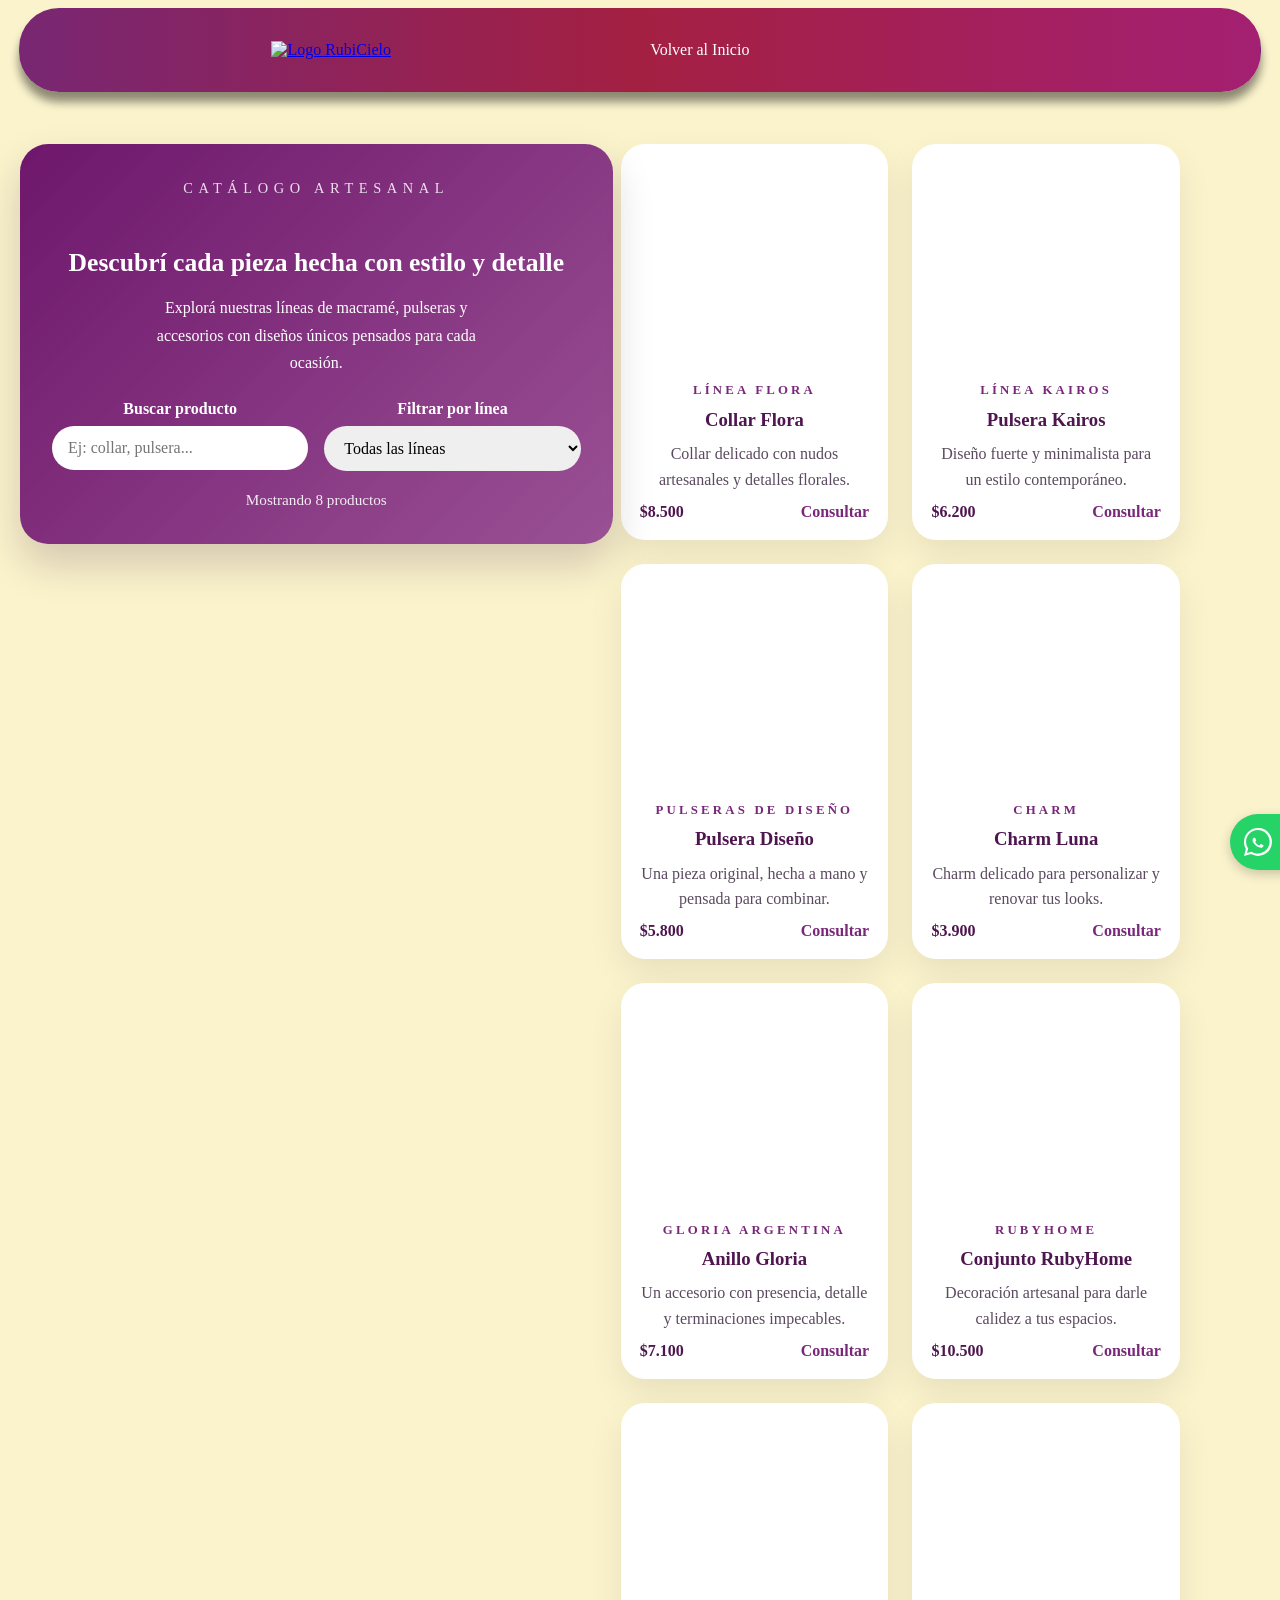
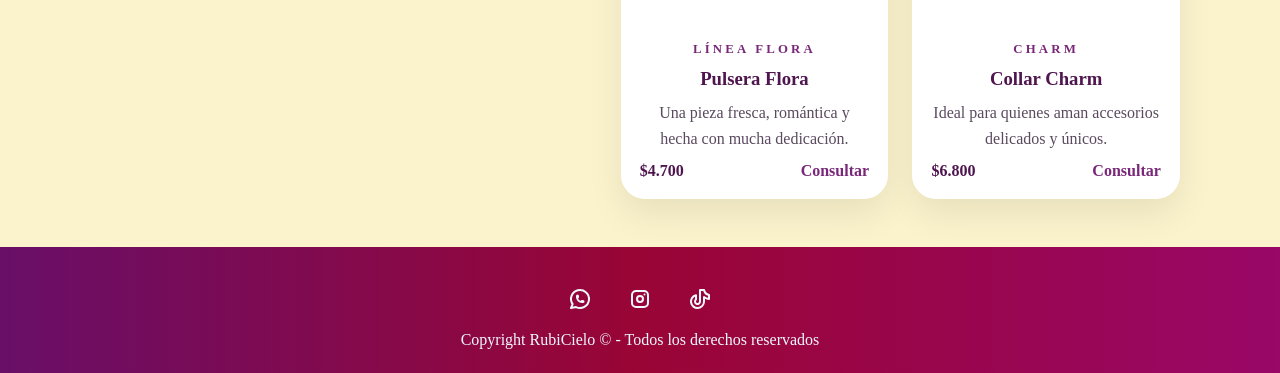
==== products/index.html @ 2ac46fa7 "initial steps" ====
<!DOCTYPE html>
<html lang="es">
  <head>
    <meta charset="UTF-8" />
    <meta name="viewport" content="width=device-width, initial-scale=1.0" />
    <title>RubiCielo | Productos Artesanales</title>
    <link rel="stylesheet" href="../styles.css" />
    <link rel="stylesheet" href="products.css" />
    <link rel="icon" href="../favicon.png" type="image/png" />
  </head>
  <body>
    <header>
      <div class="img__header">
        <a href="../index.html" class="navbar-logo-link">
          <img src="#" alt="Logo RubiCielo" title="Logo RubiCielo" class="navbar-logo" />
        </a>
      </div>
      <nav class="header__nav">
        <ul class="header__nav-ul">
          <li class="header__nav-li"><a href="../index.html" class="header__nav-a" title="Inicio">Volver al Inicio</a></li>
        </ul>
      </nav>
      <div>
        <input type="checkbox" class="checkbox-nav" id="check" />
        <a href="#check" class="btn-navmenu">=</a>
      </div>
    </header>
    <main class="products-page-main">
      <a href="https://wa.me/549498400377" class="btn-whatsapp" target="_blank" rel="noopener noreferrer">
        <div class="icon-whatsapp">
          <svg viewBox="0 0 32 32" width="28" height="28" fill="white">
            <path d="M16.002 0c-8.837 0-16.002 7.165-16.002 16.002 0 2.825 0.742 5.578 2.158 8.016l-2.158 7.98 8.161-2.141c2.392 1.309 5.097 2.003 7.842 2.003 8.837 0 16.002-7.165 16.002-16.002s-7.165-16.002-16.002-16.002zM16.002 29.31c-2.438 0-4.836-0.655-6.936-1.902l-0.496-0.295-5.158 1.353 1.375-5.031-0.323-0.515c-1.369-2.18-2.094-4.704-2.094-7.228 0-7.424 6.040-13.464 13.464-13.464s13.464 6.040 13.464 13.464-6.040 13.464-13.464 13.464zM21.579 19.349c-0.306-0.153-1.808-0.893-2.088-0.995-0.28-0.103-0.485-0.153-0.689 0.153-0.204 0.306-0.791 0.995-0.97 1.199-0.179 0.204-0.357 0.229-0.663 0.076-0.306-0.153-1.291-0.476-2.459-1.517-0.908-0.81-1.52-1.812-1.698-2.118-0.179-0.306-0.019-0.472 0.134-0.624 0.138-0.138 0.306-0.357 0.459-0.536 0.153-0.179 0.204-0.306 0.306-0.51 0.103-0.204 0.051-0.383-0.026-0.536-0.076-0.153-0.689-1.658-0.943-2.271-0.248-0.597-0.499-0.516-0.689-0.526-0.179-0.009-0.383-0.012-0.587-0.012-0.204 0-0.536 0.076-0.816 0.383-0.28 0.306-1.071 1.046-1.071 2.551 0 1.505 1.097 2.959 1.25 3.163 0.153 0.204 2.158 3.295 5.23 4.542 0.731 0.297 1.301 0.474 1.745 0.608 0.733 0.233 1.4 0.2 1.928 0.121 0.594-0.089 1.808-0.74 2.063-1.454 0.255-0.714 0.255-1.326 0.179-1.454-0.076-0.128-0.28-0.204-0.587-0.357z"></path>
          </svg>
        </div>
        <span class="text-whatsapp">+54 9 3498 40-0377</span>
      </a>
      <section class="products-hero">
        <div class="products-hero__content">
          <p class="products-hero__eyebrow">Catálogo artesanal</p>
          <h1>Descubrí cada pieza hecha con estilo y detalle</h1>
          <p>
            Explorá nuestras líneas de macramé, pulseras y accesorios con diseños únicos pensados para cada ocasión.
          </p>
        </div>

        <div class="products-controls" aria-label="Buscador y filtros de productos">
          <label class="control-group">
            <span>Buscar producto</span>
            <input id="searchInput" type="search" placeholder="Ej: collar, pulsera..." />
          </label>
          <label class="control-group">
            <span>Filtrar por línea</span>
            <select id="lineFilter">
              <option value="todas">Todas las líneas</option>
              <option value="flora">Línea Flora</option>
              <option value="kairos">Línea Kairos</option>
              <option value="diseño">Pulseras de Diseño</option>
              <option value="charm">Charm</option>
              <option value="gloria">Gloria Argentina</option>
              <option value="rubyhome">RubyHome</option>
            </select>
          </label>
        </div>

        <p id="resultsCounter" class="results-counter">Mostrando 8 productos</p>
      </section>

      <section class="products-grid" aria-label="Productos destacados">
        <article class="product-card" data-name="Collar Flora" data-line="flora" data-description="collar floral femenino elegante">
          <div class="product-card__image image-flora"></div>
          <div class="product-card__content">
            <span class="product-card__line">Línea Flora</span>
            <h3>Collar Flora</h3>
            <p>Collar delicado con nudos artesanales y detalles florales.</p>
            <div class="product-card__meta">
              <span>$8.500</span>
              <a href="https://wa.me/549498400377" target="_blank" rel="noopener noreferrer">Consultar</a>
            </div>
          </div>
        </article>

        <article class="product-card" data-name="Pulsera Kairos" data-line="kairos" data-description="pulsera masculina elegante robusta">
          <div class="product-card__image image-kairos"></div>
          <div class="product-card__content">
            <span class="product-card__line">Línea Kairos</span>
            <h3>Pulsera Kairos</h3>
            <p>Diseño fuerte y minimalista para un estilo contemporáneo.</p>
            <div class="product-card__meta">
              <span>$6.200</span>
              <a href="https://wa.me/549498400377" target="_blank" rel="noopener noreferrer">Consultar</a>
            </div>
          </div>
        </article>

        <article class="product-card" data-name="Pulsera Diseño" data-line="diseño" data-description="pulsera de diseño personalizada colores">
          <div class="product-card__image image-design"></div>
          <div class="product-card__content">
            <span class="product-card__line">Pulseras de Diseño</span>
            <h3>Pulsera Diseño</h3>
            <p>Una pieza original, hecha a mano y pensada para combinar.</p>
            <div class="product-card__meta">
              <span>$5.800</span>
              <a href="https://wa.me/549498400377" target="_blank" rel="noopener noreferrer">Consultar</a>
            </div>
          </div>
        </article>

        <article class="product-card" data-name="Charm Luna" data-line="charm" data-description="charm dije artesanal femenino">
          <div class="product-card__image image-charm"></div>
          <div class="product-card__content">
            <span class="product-card__line">Charm</span>
            <h3>Charm Luna</h3>
            <p>Charm delicado para personalizar y renovar tus looks.</p>
            <div class="product-card__meta">
              <span>$3.900</span>
              <a href="https://wa.me/549498400377" target="_blank" rel="noopener noreferrer">Consultar</a>
            </div>
          </div>
        </article>

        <article class="product-card" data-name="Anillo Gloria" data-line="gloria" data-description="anillo artesanal elegante gloria argentina">
          <div class="product-card__image image-gloria"></div>
          <div class="product-card__content">
            <span class="product-card__line">Gloria Argentina</span>
            <h3>Anillo Gloria</h3>
            <p>Un accesorio con presencia, detalle y terminaciones impecables.</p>
            <div class="product-card__meta">
              <span>$7.100</span>
              <a href="https://wa.me/549498400377" target="_blank" rel="noopener noreferrer">Consultar</a>
            </div>
          </div>
        </article>

        <article class="product-card" data-name="Conjunto RubyHome" data-line="rubyhome" data-description="conjunto decorativo para hogar rubyhome">
          <div class="product-card__image image-rubyhome"></div>
          <div class="product-card__content">
            <span class="product-card__line">RubyHome</span>
            <h3>Conjunto RubyHome</h3>
            <p>Decoración artesanal para darle calidez a tus espacios.</p>
            <div class="product-card__meta">
              <span>$10.500</span>
              <a href="https://wa.me/549498400377" target="_blank" rel="noopener noreferrer">Consultar</a>
            </div>
          </div>
        </article>

        <article class="product-card" data-name="Pulsera Flora" data-line="flora" data-description="pulsera floral femenina artesanal">
          <div class="product-card__image image-flora-two"></div>
          <div class="product-card__content">
            <span class="product-card__line">Línea Flora</span>
            <h3>Pulsera Flora</h3>
            <p>Una pieza fresca, romántica y hecha con mucha dedicación.</p>
            <div class="product-card__meta">
              <span>$4.700</span>
              <a href="https://wa.me/549498400377" target="_blank" rel="noopener noreferrer">Consultar</a>
            </div>
          </div>
        </article>

        <article class="product-card" data-name="Collar Charm" data-line="charm" data-description="collar charm con dije artesanal">
          <div class="product-card__image image-charm-two"></div>
          <div class="product-card__content">
            <span class="product-card__line">Charm</span>
            <h3>Collar Charm</h3>
            <p>Ideal para quienes aman accesorios delicados y únicos.</p>
            <div class="product-card__meta">
              <span>$6.800</span>
              <a href="https://wa.me/549498400377" target="_blank" rel="noopener noreferrer">Consultar</a>
            </div>
          </div>
        </article>
      </section>
    </main>

    <footer>
<div class='link__footer-container'>
            <a href='#' class='link__footer'><svg class="svg-footer" xmlns="http://www.w3.org/2000/svg" width="24" height="24" viewBox="0 0 24 24" fill="none" stroke="currentColor" stroke-width="2" stroke-linecap="round" stroke-linejoin="round" class="icon icon-tabler icons-tabler-outline icon-tabler-brand-whatsapp">
	        <path stroke="none" d="M0 0h24v24H0z" fill="none" />
	        <path d="M3 21l1.65 -3.8a9 9 0 1 1 3.4 2.9l-5.05 .9" />
	        <path d="M9 10a.5 .5 0 0 0 1 0v-1a.5 .5 0 0 0 -1 0v1a5 5 0 0 0 5 5h1a.5 .5 0 0 0 0 -1h-1a.5 .5 0 0 0 0 1" />
            </svg></a>
            <a href='#' class='link__footer'><svg class="svg-footer" xmlns="http://www.w3.org/2000/svg" width="24" height="24" viewBox="0 0 24 24" fill="none" stroke="currentColor" stroke-width="2" stroke-linecap="round" stroke-linejoin="round" class="icon icon-tabler icons-tabler-outline icon-tabler-brand-instagram">
            <path stroke="none" d="M0 0h24v24H0z" fill="none" />
            <path d="M4 8a4 4 0 0 1 4 -4h8a4 4 0 0 1 4 4v8a4 4 0 0 1 -4 4h-8a4 4 0 0 1 -4 -4l0 -8" />
            <path d="M9 12a3 3 0 1 0 6 0a3 3 0 0 0 -6 0" />
            <path d="M16.5 7.5v.01" />
            </svg></a>
            <a href='#' class='link__footer'><svg class="svg-footer" xmlns="http://www.w3.org/2000/svg" width="24" height="24" viewBox="0 0 24 24" fill="none" stroke="currentColor" stroke-width="2" stroke-linecap="round" stroke-linejoin="round" class="icon icon-tabler icons-tabler-outline icon-tabler-brand-tiktok">
            <path stroke="none" d="M0 0h24v24H0z" fill="none" />
            <path d="M21 7.917v4.034a9.948 9.948 0 0 1 -5 -1.951v4.5a6.5 6.5 0 1 1 -8 -6.326v4.326a2.5 2.5 0 1 0 4 2v-11.5h4.083a6.005 6.005 0 0 0 4.917 4.917" />
        </svg></a>
        </div>
      <p>Copyright RubiCielo © - Todos los derechos reservados</p>
    </footer>

    <script>
      const searchInput = document.getElementById('searchInput');
      const lineFilter = document.getElementById('lineFilter');
      const cards = Array.from(document.querySelectorAll('.product-card'));
      const resultsCounter = document.getElementById('resultsCounter');

      function updateProducts() {
        const query = searchInput.value.trim().toLowerCase();
        const selectedLine = lineFilter.value.toLowerCase();
        let visibleCount = 0;

        cards.forEach((card) => {
          const name = card.dataset.name.toLowerCase();
          const line = card.dataset.line.toLowerCase();
          const description = card.dataset.description.toLowerCase();
          const matchesQuery = name.includes(query) || description.includes(query);
          const matchesLine = selectedLine === 'todas' || line === selectedLine;
          const isVisible = matchesQuery && matchesLine;

          card.style.display = isVisible ? 'flex' : 'none';
          if (isVisible) visibleCount += 1;
        });

        resultsCounter.textContent = `Mostrando ${visibleCount} productos`;
      }

      searchInput.addEventListener('input', updateProducts);
      lineFilter.addEventListener('change', updateProducts);
      updateProducts();
    </script>
  </body>
</html>
---- styles.css ----
/*----- GENERAL SETTINGS -----*/

* {
    box-sizing: border-box;
    margin: 0;
    padding: 0;
    scroll-behavior: smooth;
    font-family: Georgia, 'Times New Roman', Times, serif;
}

body {
    background-color: rgb(250, 243, 204);
    color: black;
}

section {
    width: 100%;
    height: auto;
    margin-top: 1rem;
    display: flex;
    flex-direction: column;
    text-align: center;
}
.checkbox-nav {
    display: none;
    position: absolute;
}

/*----- GENERAL SETTINGS END -----*/


@media screen and (min-width:600px) {



/*----- HEADER SECTION -----*/

.btn-navmenu {
    display: none;
    position: absolute;
}

header {
    width: 97%;
    display: flex;
    margin: auto;
    justify-content: space-evenly;
    flex-direction: row;
    padding: 2rem;
    background: linear-gradient(to right, rgba(102, 10, 102, 0.88), rgba(151, 2, 47, 0.88), rgba(151, 2, 101, 0.88));
    backdrop-filter: blur(5px);
    -webkit-backdrop-filter: blur(5px);
    margin-top: .5rem;
    border-radius: 40px;
    border: .1px solid transparent;
    border-bottom: .1px solid transparent;
    box-shadow: 0 10px 10px rgba(0, 0, 0, 0.445);
    position: fixed;
    top: 0;
    right: 0;
    left: 0;
    z-index: 10;
}

.header__nav {
    display: flex;
}

.header__nav-li {
    display: inline-block;
}

.navbar-logo {

}
.header__nav-a {
    padding: .5rem;
    color: white;
    list-style: none;
    text-decoration: none;
    margin: 0rem 2rem;
    border-bottom: 2px solid transparent;
}
.header__nav-a:hover {
    border-bottom: 2.5px solid rgba(255, 255, 255, 0.486);
}

.productos-dropdown-container {
    position: relative;
}

.productos-dropdown {
    display: none;
    position: absolute;
    z-index: 3;
    top: 100%;
    left: -115px;
    border-top: 2px solid rgb(218, 213, 213);
    background: linear-gradient(to right, rgba(102, 10, 102, 0.98), rgba(151, 0, 50, 0.98), rgba(151, 2, 101, 0.98));
    backdrop-filter: blur(200px);
    -webkit-backdrop-filter: blur(200px);
    flex-direction: column;
    min-width: 25rem;
    margin-top: .5rem;
}

.productos-dropdown-container:hover .productos-dropdown {
    display: flex;
}

.productos-dropdown-item {
    color: white;
    text-decoration: none;
    padding: 0.75rem 1rem;
    border-bottom: .1px solid rgba(255, 255, 255, 0.1);
    transition: background-color 0.3s ease;
}
.productos-dropdown-item:first-child {
    margin-top: 2rem;
}

.productos-dropdown-item:last-child {
    border-bottom: none;
}

.productos-dropdown-item:hover {
    background-color: rgba(255, 255, 255, 0.1);
}

/*----- HEADER SECTION END -----*/

/*----- MAIN SECTION -----*/

.overlay {
    position: absolute;
    z-index: 1;
    width: 100%;
    height: 100vh;
    background-color: rgba(0, 0, 0, 0.74);
}

main {
    display: flex;
    color: aliceblue;

}
.main__container {
    width: 100%;
    height: 100vh;
    padding: 10rem;
    line-height: 2rem;
    margin: 10rem 1.5rem;
    text-align: center;
    margin: auto;
    background-image: url('https://images.unsplash.com/photo-1578749556568-bc2c40e68b61?w=1920&h=1080&fit=crop');
}
h1 {
    margin-top: 3rem;
    font-size: 5rem;
    margin-bottom: 2rem;
    position: relative;
    z-index: 2;
}

.main__h2 {
    font-size: 1.5rem;
    position: relative;
    z-index: 2;
}
.p-slogan {
position: relative;
z-index: 2;
margin-bottom: 1rem;
margin-top: .5rem;
}
.btn__main {
    display: block;
    margin: auto;
    width: 8rem;
    color: rgb(170, 29, 107);
    text-decoration: none;
    padding: 0.2rem;
    border: 2px solid rgb(170, 29, 107);
    border-radius: 5px;
    background-color: transparent;
    position: relative;
    z-index: 2;
    transition: .5s, color .10s;
    -webkit-transition: .5s, color .10s;
    -moz-transition: .5s, color .10s;
    font-weight: bold;
}
.btn__main:hover{
    border: 2px solid rgb(173, 119, 173);
    color: rgb(189, 130, 189);
    transform: translateY(-5px);
    -webkit-transform: translateY(-5px);
    -moz-transform:translateY(-5px);
}

.btn-whatsapp {
  position: fixed;
  bottom: 30px;       
  right: -40px;         
  background-color: #25d366; 
  color: white;
  display: flex;
  align-items: center;
  padding: 14px;
  padding-right: 3rem;
  border-radius: 50px; 
  text-decoration: none;
  box-shadow: 0px 4px 12px rgba(0, 0, 0, 0.2); 
  overflow: hidden;   
  z-index: 1000;       
  transition: background-color 0.3s ease;
}

.icon-whatsapp {
  display: flex;
  justify-content: center;
  align-items: center;
}


.text-whatsapp {
  max-width: 0;        
  opacity: 0;          
  white-space: nowrap; 
  font-size: 16px;
  font-weight: 600;
  margin-left: 0;      
  transition: all 0.4s ease-in-out; 
}


.btn-whatsapp:hover {
  background-color: #128c31; 
}


.btn-whatsapp:hover .text-whatsapp {
  max-width: 250px;   
  opacity: 1;       
  margin-left: 12px; 
}

/*----- MAIN SECTION END -----*/

/*----- SECTION 1 -----*/
.section1 {
    margin-top: 5rem;
}
.section1 h2 {
    font-size: 3.5em;
}
.productos-destacados__container {
    padding: 5rem;
    display: grid;
    grid-template-columns: repeat(auto-fit, minmax(min(300px, 100%), 1fr));
    gap: 1.5rem;
}
.producto-destacado {
    padding: 5rem;
    width: 100%;
    height: 20rem;
    background-color: gray;
    border-radius: 20px;
}
.producto-destacado:hover {
    background-color: rgba(128, 128, 128, 0.733);
}

/*----- SECTION 1 END -----*/

/*----- SECTION 2 -----*/
.section2 {
}
.section2 h2 {
    font-size: 3.5em;
}
.sobremi__container {
    color: aliceblue;
    border: 1px solid rgb(218, 213, 213);
    background: linear-gradient(to right, rgba(102, 10, 102, 0.98), rgba(151, 0, 50, 0.98), rgba(151, 2, 101, 0.98));
    margin: 3rem 0rem;
    padding: 7rem;
    display: grid;
    grid-template-columns: repeat(auto-fit, minmax(min(450px, 100%), 1fr));
}
.sobremi__img {
    border-radius: 20px;
    background-color: gray;
    height: 25rem;
    background-image: url('https://images.unsplash.com/photo-1494790108377-be9c29b29330?w=500&h=400&fit=crop');
}
.sobremi__texto {
    padding: 3.5rem;
}
.sobremi__texto h3 {
    margin-bottom: 1rem;
}

.socialmedia__container {
    display: flex;
    margin: auto;
    justify-content: space-between;
}

.btn-socialmedia-aboutme {
    margin-top: 1rem;
    font-family:'Gill Sans', 'Gill Sans MT', Calibri, 'Trebuchet MS', sans-serif;
    color: aliceblue;
    padding: .3rem;
    text-decoration: none;
    display: flex;
    border: .5px solid rgba(255, 255, 255, 0.219);
    border-radius: 10px;
    font-size: 1.1rem;
    transition: .5s, color .10s;
    -webkit-transition: .5s, color .10s;
    -moz-transition: .5s, color .10s;
}
.btn-socialmedia-aboutme:hover{
    border: 1px solid rgb(255, 255, 255);
    color: rgb(255, 255, 255);
    transform: translateY(-5px);
    -webkit-transform: translateY(-5px);
    -moz-transform:translateY(-5px);
}


.btn-whatsapp-aboutme {
    background: linear-gradient(to left, rgba(12, 204, 12, 0.884), rgba(78, 197, 54, 0.836), rgba(19, 131, 19, 0.692));
}
.btn-facebook-aboutme {
    background: linear-gradient(to left, rgb(31, 31, 223), rgb(5, 74, 102), rgb(7, 7, 107));
}
.btn-instagram-aboutme {
    background: linear-gradient(to left, rgba(187, 6, 66, 0.90), rgb(141, 18, 18), rgba(255, 3, 129, 0.712));
}
.svg-aboutme {
    padding: auto;
    margin-right: .5rem;
}

/*----- SECTION 2 END -----*/

/*----- SECTION 3 -----*/

.section3 h2 {
    font-size: 3.5rem;
}
.estilos__container {
    padding: 5rem;
    display: grid;
    grid-template-columns: repeat(auto-fit, minmax(min(320px, 100%), 1fr));
    gap: 1rem;
}

.estilo {
    background-color: gray;
    height: 20rem;
    border-radius: 20px;
    background-position: center;
    background-size: cover;
    cursor: pointer;
}
.estilo-description {
    background: linear-gradient(to right, rgba(102, 10, 102, 0.98), rgba(151, 0, 50, 0.98), rgba(151, 2, 101, 0.98));
    backdrop-filter: blur(10px);
    -webkit-backdrop-filter: blur(10px);
    padding: 1rem 0rem;
    border-radius: 10px;
}
.estilo:hover {
    opacity: 0.8;
}
.estilo-charm {
    background-image: url('https://images.unsplash.com/photo-1578749556568-bc2c40e68b61?w=1920&h=1080&fit=crop');
}
.estilo-linea-flora {
    background-image: url('https://images.unsplash.com/photo-1578749556568-bc2c40e68b61?w=1920&h=1080&fit=crop');
}
.estilo-linea-kairos {
    background-image: url('https://images.unsplash.com/photo-1578749556568-bc2c40e68b61?w=1920&h=1080&fit=crop');
}
/*----- SECTION 3 END -----*/
/*----- SECTION 4 -----*/
.section4 h2 {
    font-size: 2.5rem;
}
.instagram__container {
    padding: 5rem 10rem;
    display: grid;
    grid-template-columns: repeat(auto-fit, minmax(min(300px, 100%), 1fr));
}
.instagram-img__container {
    background-color: transparent;
    border-radius: 20px;
    height: 20rem;
    background-image: url(./laptop.png);
    background-position: center;
    background-size: cover;
}
.instagram-btn-follow__container {
    padding: 5rem 0rem;
}
.instagram-btn-follow__container h3 {
    font-size: 2rem;
    margin-bottom: 1rem;
}
.btn-follow{
    display: inline-block;
    padding: 0.75rem 1.5rem;
    border: none;
    border-radius: 999px;
    color: white;
    text-decoration: none;
    font-weight: 700;
    background: linear-gradient(135deg, #feda75 0%, #fa7e1e 25%, #d62976 50%, #962fbf 75%, #4f5bd5 100%);
    box-shadow: 0 10px 20px rgba(0, 0, 0, 0.15);
    transition: transform 0.2s ease, box-shadow 0.2s ease;
}

.btn-follow:hover {
    transform: translateY(-2px);
    box-shadow: 0 12px 24px rgba(0, 0, 0, 0.2);
}
/*----- SECTION 4 END -----*/

/*----- FOOOTER SECTION -----*/
footer {
    display: flex;
    flex-direction: column;
    background: linear-gradient(to right, rgba(102, 10, 102, 0.98), rgba(151, 0, 50, 0.98), rgba(151, 2, 101, 0.98));
    backdrop-filter: blur(10px);
    -webkit-backdrop-filter: blur(10px);
    color: aliceblue;
    width: 100%;
    padding: 1.5rem;
    text-align: center;
}

.link__footer-container {
    padding: 1rem;
    width: 100%;
}

.link__footer {
    color: aliceblue;
    margin: 0 1rem;
    text-decoration: none;
}
.svg-footer:hover {
    stroke: rgb(185, 69, 127);
}

/*----- FOOTER SECTION END -----*/

/*---------- MOBILE QUERIES SECTION ---------*/
}
---- products/products.css ----
:root {
  --purple: rgba(102, 10, 102, 0.88);
  --purple-dark: rgba(70, 8, 70, 0.95);
  --cream: rgb(250, 243, 204);
  --cream-strong: #fcf6de;
  --text-dark: #2b1b2f;
  --white: #ffffff;
}

body {
  background: var(--cream);
  color: var(--text-dark);
}

header {
    justify-content: space-evenly;
}

.products-page-main {
  padding: 8rem 1.25rem 3rem;
  max-width: 1200px;
  margin: 0 0;
}

.products-hero {
  position: sticky;
  top: 6.5rem;
  z-index: 6;
  align-self: start;
  height: fit-content;
  text-align: center;
  background: linear-gradient(135deg, rgba(102, 10, 102, 0.95), rgba(140, 58, 140, 0.88));
  color: var(--white);
  padding: 2rem;
  border-radius: 28px;
  box-shadow: 0 20px 40px rgba(46, 7, 46, 0.18);
  margin-bottom: 3.5rem;
  margin-right: .5rem;
}

.products-hero__eyebrow {
  font-size: 0.9rem;
  text-transform: uppercase;
  letter-spacing: 0.35rem;
  margin-bottom: 0.5rem;
  opacity: 0.85;
}

.products-hero h1 {
  font-size: clamp(1rem, 2vw, 2rem);
  margin-bottom: 1rem;
  color: var(--white);
}

.products-hero p {
padding: 0rem 5rem; 
  max-width: 550px;
  line-height: 1.7;
}

.products-controls {
  display: grid;
  grid-template-columns: repeat(auto-fit, minmax(220px, 1fr));
  gap: 1rem;
  margin-top: 1.5rem;
}

.control-group {
  display: flex;
  flex-direction: column;
  gap: 0.5rem;
  font-weight: 600;
}

.control-group input,
.control-group select {
  padding: 0.8rem 1rem;
  border: none;
  border-radius: 999px;
  outline: none;
  font-size: 1rem;
  font-family: Georgia, 'Times New Roman', Times, serif;
}

.results-counter {
  margin-top: 1rem;
  font-size: 0.95rem;
  opacity: 0.9;
}

.products-grid {
  display: grid;
  grid-template-columns: repeat(auto-fit, minmax(250px, 1fr));
  gap: 1.5rem;
  margin-top: 1rem;
}

.product-card {
  display: flex;
  flex-direction: column;
  background: var(--white);
  border-radius: 24px;
  overflow: hidden;
  box-shadow: 0 15px 35px rgba(0, 0, 0, 0.08);
  transition: transform 0.2s ease, box-shadow 0.2s ease;
}

.product-card:hover {
  transform: translateY(-4px);
  box-shadow: 0 18px 40px rgba(0, 0, 0, 0.12);
}

.product-card__image {
  height: 220px;
  background-size: cover;
  background-position: center;
}

.image-flora {
  background-image: url('https://images.unsplash.com/photo-1512436991641-6745cdb1723f?auto=format&fit=crop&w=800&q=80');
}

.image-kairos {
  background-image: url('https://images.unsplash.com/photo-1617038260897-41a1f14a8ca0?auto=format&fit=crop&w=800&q=80');
}

.image-design {
  background-image: url('https://images.unsplash.com/photo-1523170335258-f5ed11844a49?auto=format&fit=crop&w=800&q=80');
}

.image-charm {
  background-image: url('https://images.unsplash.com/photo-1617038220319-276d3cfab638?auto=format&fit=crop&w=800&q=80');
}

.image-gloria {
  background-image: url('https://images.unsplash.com/photo-1599643478518-a784e5dc4c8f?auto=format&fit=crop&w=800&q=80');
}

.image-rubyhome {
  background-image: url('https://images.unsplash.com/photo-1505693416388-ac5ce068fe85?auto=format&fit=crop&w=800&q=80');
}

.image-flora-two {
  background-image: url('https://images.unsplash.com/photo-1515562141207-7a88fb7ce338?auto=format&fit=crop&w=800&q=80');
}

.image-charm-two {
  background-image: url('https://images.unsplash.com/photo-1517841905240-472988babdf9?auto=format&fit=crop&w=800&q=80');
}

.product-card__content {
  padding: 1.2rem;
  display: flex;
  flex-direction: column;
  gap: 0.65rem;
}

.product-card__line {
  color: var(--purple);
  font-weight: 700;
  font-size: 0.8rem;
  text-transform: uppercase;
  letter-spacing: 0.2rem;
}

.product-card h3 {
  color: var(--purple-dark);
}

.product-card p {
  line-height: 1.6;
  color: #5b4a5f;
}

.product-card__meta {
  margin-top: auto;
  display: flex;
  justify-content: space-between;
  align-items: center;
}

.product-card__meta span {
  font-weight: 700;
  color: var(--purple-dark);
}

.product-card__meta a {
  color: var(--purple);
  text-decoration: none;
  font-weight: 700;
}

@media screen and (max-width: 768px) {
  .products-page-main {
    padding-top: 7rem;
  }

  .products-hero {
    padding: 1.5rem;
  }

  .products-grid {
    grid-template-columns: 1fr;
  }
}
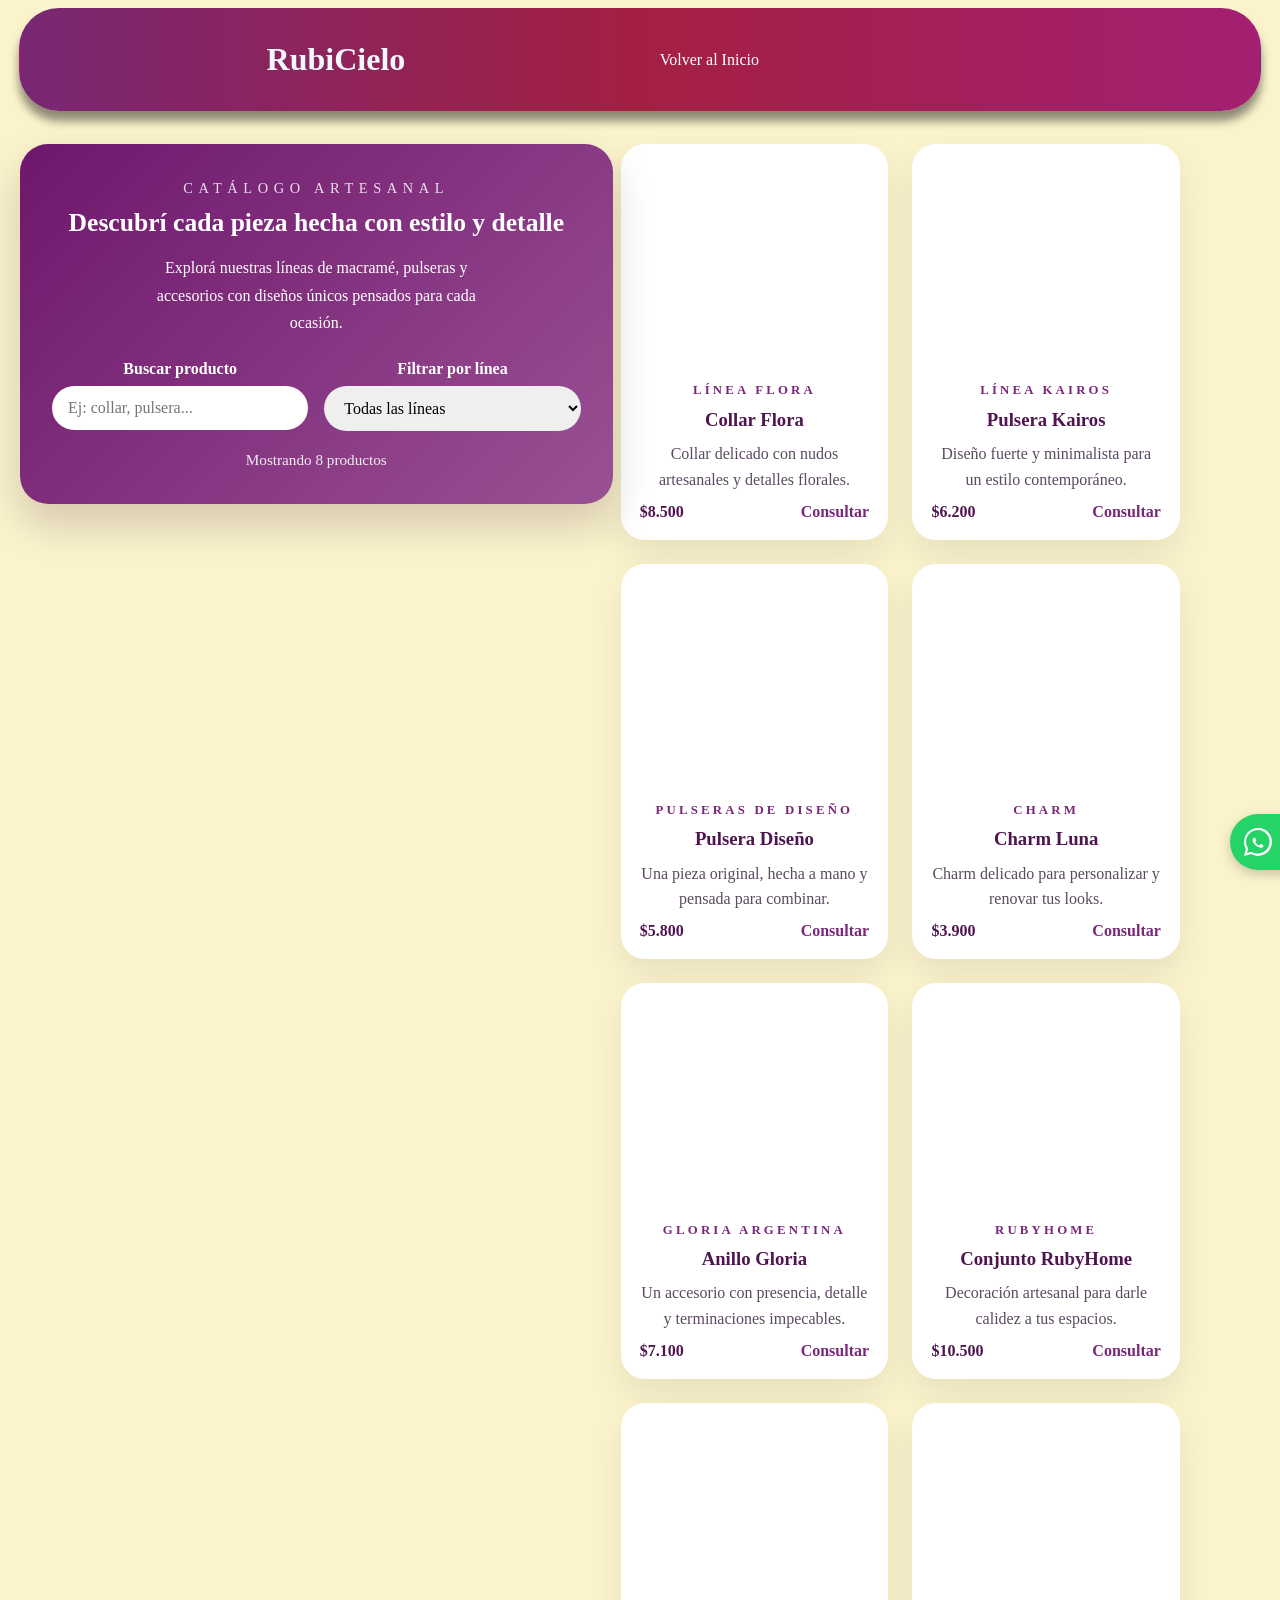
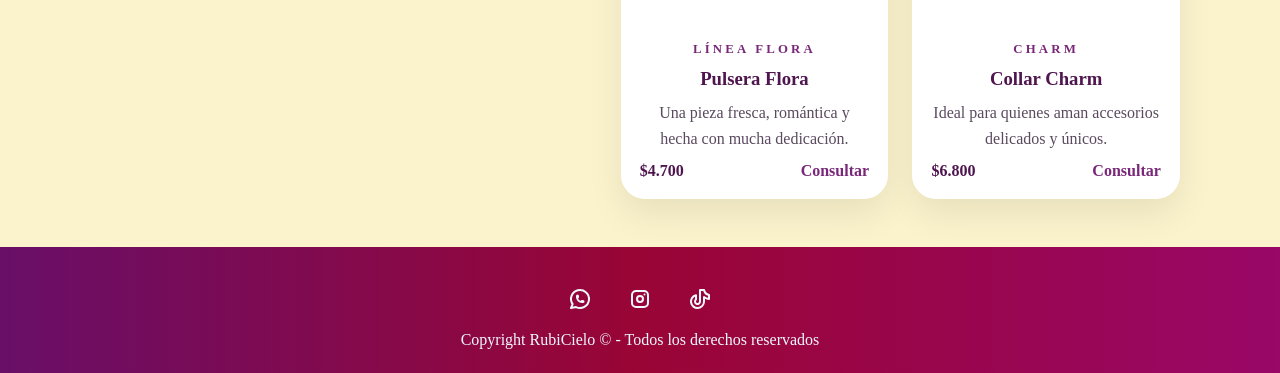
==== commit 3a38021c: "Add files via upload" ====
--- a/products/index.html
+++ b/products/index.html
@@ -11,9 +11,7 @@
   <body>
     <header>
       <div class="img__header">
-        <a href="../index.html" class="navbar-logo-link">
-          <img src="#" alt="Logo RubiCielo" title="Logo RubiCielo" class="navbar-logo" />
-        </a>
+          <h1>RubiCielo</h1>
       </div>
       <nav class="header__nav">
         <ul class="header__nav-ul">
@@ -174,12 +172,12 @@
 
     <footer>
 <div class='link__footer-container'>
-            <a href='#' class='link__footer'><svg class="svg-footer" xmlns="http://www.w3.org/2000/svg" width="24" height="24" viewBox="0 0 24 24" fill="none" stroke="currentColor" stroke-width="2" stroke-linecap="round" stroke-linejoin="round" class="icon icon-tabler icons-tabler-outline icon-tabler-brand-whatsapp">
+            <a href='https://wa.me/549498400377' class='link__footer'><svg class="svg-footer" xmlns="http://www.w3.org/2000/svg" width="24" height="24" viewBox="0 0 24 24" fill="none" stroke="currentColor" stroke-width="2" stroke-linecap="round" stroke-linejoin="round" class="icon icon-tabler icons-tabler-outline icon-tabler-brand-whatsapp">
 	        <path stroke="none" d="M0 0h24v24H0z" fill="none" />
 	        <path d="M3 21l1.65 -3.8a9 9 0 1 1 3.4 2.9l-5.05 .9" />
 	        <path d="M9 10a.5 .5 0 0 0 1 0v-1a.5 .5 0 0 0 -1 0v1a5 5 0 0 0 5 5h1a.5 .5 0 0 0 0 -1h-1a.5 .5 0 0 0 0 1" />
             </svg></a>
-            <a href='#' class='link__footer'><svg class="svg-footer" xmlns="http://www.w3.org/2000/svg" width="24" height="24" viewBox="0 0 24 24" fill="none" stroke="currentColor" stroke-width="2" stroke-linecap="round" stroke-linejoin="round" class="icon icon-tabler icons-tabler-outline icon-tabler-brand-instagram">
+            <a href='https://www.instagram.com/rubicielo.official/' class='link__footer'><svg class="svg-footer" xmlns="http://www.w3.org/2000/svg" width="24" height="24" viewBox="0 0 24 24" fill="none" stroke="currentColor" stroke-width="2" stroke-linecap="round" stroke-linejoin="round" class="icon icon-tabler icons-tabler-outline icon-tabler-brand-instagram">
             <path stroke="none" d="M0 0h24v24H0z" fill="none" />
             <path d="M4 8a4 4 0 0 1 4 -4h8a4 4 0 0 1 4 4v8a4 4 0 0 1 -4 4h-8a4 4 0 0 1 -4 -4l0 -8" />
             <path d="M9 12a3 3 0 1 0 6 0a3 3 0 0 0 -6 0" />
--- a/styles.css
+++ b/styles.css
@@ -29,9 +29,10 @@
 /*----- GENERAL SETTINGS END -----*/
 
 
+
+
 @media screen and (min-width:600px) {
-
-
+    
 
 /*----- HEADER SECTION -----*/
 
@@ -44,6 +45,7 @@
     width: 97%;
     display: flex;
     margin: auto;
+    align-items: center;
     justify-content: space-evenly;
     flex-direction: row;
     padding: 2rem;
@@ -61,6 +63,13 @@
     left: 0;
     z-index: 10;
 }
+h1 {
+    font-size: 2rem;
+    position: relative;
+    z-index: 2;
+    color: aliceblue;
+}
+
 
 .header__nav {
     display: flex;
@@ -135,7 +144,7 @@
     position: absolute;
     z-index: 1;
     width: 100%;
-    height: 100vh;
+    height: 110vh;
     background-color: rgba(0, 0, 0, 0.74);
 }
 
@@ -146,20 +155,20 @@
 }
 .main__container {
     width: 100%;
-    height: 100vh;
-    padding: 10rem;
+    height: 110vh;
+    padding: 1rem 10rem;
     line-height: 2rem;
     margin: 10rem 1.5rem;
     text-align: center;
     margin: auto;
     background-image: url('https://images.unsplash.com/photo-1578749556568-bc2c40e68b61?w=1920&h=1080&fit=crop');
 }
-h1 {
-    margin-top: 3rem;
-    font-size: 5rem;
-    margin-bottom: 2rem;
+
+.main-logo {
+    width: 20rem;
+    height: 20rem;
     position: relative;
-    z-index: 2;
+    z-index: 3;
 }
 
 .main__h2 {
@@ -458,5 +467,464 @@
 
 /*----- FOOTER SECTION END -----*/
 
+}
+
 /*---------- MOBILE QUERIES SECTION ---------*/
+
+@media screen and (max-width:599px) {
+
+    /*----- HEADER SECTION -----*/
+
+.btn-navmenu {
+    display: none;
+    position: absolute;
+}
+
+header {
+    width: 97%;
+    display: flex;
+    margin: auto;
+    align-items: center;
+    justify-content: space-between;
+    flex-direction: row;
+    padding: 2rem;
+    background: linear-gradient(to right, rgba(102, 10, 102, 0.88), rgba(151, 2, 47, 0.88), rgba(151, 2, 101, 0.88));
+    backdrop-filter: blur(5px);
+    -webkit-backdrop-filter: blur(5px);
+    margin-top: .5rem;
+    border-radius: 40px;
+    border: .1px solid transparent;
+    border-bottom: .1px solid transparent;
+    box-shadow: 0 10px 10px rgba(0, 0, 0, 0.445);
+    position: fixed;
+    top: 0;
+    right: 0;
+    left: 0;
+    z-index: 10;
+}
+h1 {
+    font-size: 1rem;
+    position: relative;
+    z-index: 2;
+    color: aliceblue;
+}
+
+
+.header__nav {
+    display: flex;
+}
+.a-sobremi, .a-inicio {
+    display: none;
+}
+
+.header__nav-li {
+    display: block;
+}
+
+.header__nav-a {
+    padding: .5rem;
+    color: white;
+    list-style: none;
+    text-decoration: none;
+    margin: 0rem 1rem;
+    border-bottom: 1px solid aliceblue;
+    font-size: 1rem;
+}
+.header__nav-a:hover {
+    border-bottom: 1.5px solid rgba(255, 255, 255, 0.486);
+}
+
+.productos-dropdown-container {
+    position: relative;
+    z-index: -3;
+    width: 50%;
+    height: 100%;
+}
+
+.productos-dropdown {
+    width: 50vw;
+    height: 100vh;
+    display: none;
+    position: absolute;
+    z-index: -3;
+    top: -50px;
+    left: 0;
+    border-top: 2px solid rgb(218, 213, 213);
+    background: linear-gradient(to right, rgba(102, 10, 102, 0.98), rgba(151, 0, 50, 0.98), rgba(151, 2, 101, 0.98));
+    backdrop-filter: blur(200px);
+    -webkit-backdrop-filter: blur(200px);
+    flex-direction: column;
+    min-width: 25rem;
+    margin-top: .5rem;
+}
+
+.productos-dropdown-container:hover .productos-dropdown {
+    display: flex;
+}
+
+.productos-dropdown-item {
+    color: white;
+    text-decoration: none;
+    padding: 0.75rem 1rem;
+    border-bottom: .1px solid rgba(255, 255, 255, 0.1);
+    transition: background-color 0.3s ease;
+}
+.productos-dropdown-item:first-child {
+    margin-top: 6rem;
+}
+
+.productos-dropdown-item:last-child {
+    border-bottom: none;
+}
+
+.productos-dropdown-item:hover {
+    background-color: rgba(255, 255, 255, 0.1);
+}
+
+/*----- HEADER SECTION END -----*/
+
+/*----- MAIN SECTION -----*/
+
+.overlay {
+    position: absolute;
+    z-index: 1;
+    width: 100%;
+    height: 100vh;
+    background-color: rgba(0, 0, 0, 0.74);
+}
+
+main {
+    display: flex;
+    color: aliceblue;
+
+}
+.main__container {
+    width: 100%;
+    height: 100vh;
+    padding: 1rem 1rem;
+    line-height: 2rem;
+    margin: 10rem 1.5rem;
+    text-align: center;
+    margin: auto;
+    background-image: url('https://images.unsplash.com/photo-1578749556568-bc2c40e68b61?w=1920&h=1080&fit=crop');
+}
+
+.main-logo {
+    margin-top: 8rem;
+    width: 15rem;
+    height: 15rem;
+    position: relative;
+    z-index: 3;
+}
+
+.main__h2 {
+    font-size: 1.5rem;
+    position: relative;
+    z-index: 2;
+}
+.p-slogan {
+position: relative;
+z-index: 2;
+margin-bottom: 1rem;
+margin-top: .5rem;
+font-size: 1.2rem;
+}
+.btn__main {
+    display: block;
+    margin: auto;
+    width: 8rem;
+    color: rgb(170, 29, 107);
+    text-decoration: none;
+    padding: 0.2rem;
+    border: 2px solid rgb(170, 29, 107);
+    border-radius: 5px;
+    background-color: transparent;
+    position: relative;
+    z-index: 2;
+    transition: .5s, color .10s;
+    -webkit-transition: .5s, color .10s;
+    -moz-transition: .5s, color .10s;
+    font-weight: bold;
+}
+.btn__main:hover{
+    border: 2px solid rgb(173, 119, 173);
+    color: rgb(189, 130, 189);
+    transform: translateY(-5px);
+    -webkit-transform: translateY(-5px);
+    -moz-transform:translateY(-5px);
+}
+
+.btn-whatsapp {
+  position: fixed;
+  bottom: 30px;       
+  right: -40px;         
+  background-color: #25d366; 
+  color: white;
+  display: flex;
+  align-items: center;
+  padding: 14px;
+  padding-right: 3rem;
+  border-radius: 50px; 
+  text-decoration: none;
+  box-shadow: 0px 4px 12px rgba(0, 0, 0, 0.2); 
+  overflow: hidden;   
+  z-index: 1000;       
+  transition: background-color 0.3s ease;
+}
+
+.icon-whatsapp {
+  display: flex;
+  justify-content: center;
+  align-items: center;
+}
+
+
+.text-whatsapp {
+  max-width: 0;        
+  opacity: 0;          
+  white-space: nowrap; 
+  font-size: 16px;
+  font-weight: 600;
+  margin-left: 0;      
+  transition: all 0.4s ease-in-out; 
+}
+
+
+.btn-whatsapp:hover {
+  background-color: #128c31; 
+}
+
+
+.btn-whatsapp:hover .text-whatsapp {
+  max-width: 250px;   
+  opacity: 1;       
+  margin-left: 12px; 
+}
+
+/*----- MAIN SECTION END -----*/
+/*----- SECTION 1 -----*/
+.section1 {
+    margin-top: 5rem;
+}
+.section1 h2 {
+    font-size: 2.5em;
+}
+.productos-destacados__container {
+    padding: 3rem;
+    display: grid;
+    grid-template-columns: repeat(auto-fit, minmax(min(350px, 100%), 1fr));
+    gap: 1.5rem;
+}
+.productos-destacados__container p {
+    display: none;
+}
+.producto-destacado {
+    padding: 5rem;
+    width: 100%;
+    height: 15rem;
+    background-color: gray;
+    border-radius: 20px;
+}
+.producto-destacado:hover {
+    opacity: 0.7;
+}
+
+/*----- SECTION 1 END -----*/
+
+/*----- SECTION 2 -----*/
+.section2 {
+}
+.section2 h2 {
+    font-size: 2.5em;
+}
+.sobremi__container {
+    color: aliceblue;
+    border: 1px solid rgb(218, 213, 213);
+    background: linear-gradient(to right, rgba(102, 10, 102, 0.98), rgba(151, 0, 50, 0.98), rgba(151, 2, 101, 0.98));
+    margin: 3rem 0rem;
+    padding: 3rem;
+    display: grid;
+    grid-template-columns: repeat(auto-fit, minmax(min(450px, 100%), 1fr));
+}
+.sobremi__img {
+    border-radius: 20px;
+    background-color: gray;
+    height: 25rem;
+    background-image: url('https://images.unsplash.com/photo-1494790108377-be9c29b29330?w=500&h=400&fit=crop');
+}
+.sobremi__texto {
+    padding: 2.5rem;
+}
+.sobremi__texto h3 {
+    margin-bottom: 1rem;
+}
+
+.socialmedia__container {
+    display: flex;
+    flex-direction: column;
+    margin: auto;
+    justify-content: space-between;
+}
+
+.btn-socialmedia-aboutme {
+    margin-top: 1rem;
+    font-family:'Gill Sans', 'Gill Sans MT', Calibri, 'Trebuchet MS', sans-serif;
+    color: aliceblue;
+    padding: .3rem;
+    text-decoration: none;
+    display: flex;
+    align-items: center;
+    align-content: center;
+    justify-content: center;
+    border: .5px solid rgba(255, 255, 255, 0.219);
+    border-radius: 10px;
+    font-size: 1.1rem;
+    transition: .5s, color .10s;
+    -webkit-transition: .5s, color .10s;
+    -moz-transition: .5s, color .10s;
+}
+.btn-socialmedia-aboutme:hover{
+    border: 1px solid rgb(255, 255, 255);
+    color: rgb(255, 255, 255);
+    transform: translateY(-5px);
+    -webkit-transform: translateY(-5px);
+    -moz-transform:translateY(-5px);
+}
+
+
+.btn-whatsapp-aboutme {
+    background: linear-gradient(to left, rgba(12, 204, 12, 0.884), rgba(78, 197, 54, 0.836), rgba(19, 131, 19, 0.692));
+}
+.btn-facebook-aboutme {
+    background: linear-gradient(to left, rgb(31, 31, 223), rgb(5, 74, 102), rgb(7, 7, 107));
+}
+.btn-instagram-aboutme {
+    background: linear-gradient(to left, rgba(187, 6, 66, 0.90), rgb(141, 18, 18), rgba(255, 3, 129, 0.712));
+}
+.svg-aboutme {
+    padding: auto;
+    margin-right: .5rem;
+}
+
+/*----- SECTION 2 END -----*/
+
+/*----- SECTION 3 -----*/
+
+.section3 h2 {
+    font-size: 2.5rem;
+}
+.estilos__container {
+    padding: 5rem;
+    display: grid;
+    grid-template-columns: repeat(auto-fit, minmax(min(320px, 100%), 1fr));
+    gap: 1rem;
+}
+.estilos__container p {
+    display: none;
+}
+
+.estilo {
+    background-color: gray;
+    height: 20rem;
+    border-radius: 20px;
+    background-position: center;
+    background-size: cover;
+    cursor: pointer;
+}
+.estilo-description {
+    background: linear-gradient(to right, rgba(102, 10, 102, 0.98), rgba(151, 0, 50, 0.98), rgba(151, 2, 101, 0.98));
+    backdrop-filter: blur(10px);
+    -webkit-backdrop-filter: blur(10px);
+    padding: 1rem 0rem;
+    border-radius: 10px;
+}
+.estilo:hover {
+    opacity: 0.8;
+}
+.estilo-charm {
+    background-image: url('https://images.unsplash.com/photo-1578749556568-bc2c40e68b61?w=1920&h=1080&fit=crop');
+}
+.estilo-linea-flora {
+    background-image: url('https://images.unsplash.com/photo-1578749556568-bc2c40e68b61?w=1920&h=1080&fit=crop');
+}
+.estilo-linea-kairos {
+    background-image: url('https://images.unsplash.com/photo-1578749556568-bc2c40e68b61?w=1920&h=1080&fit=crop');
+}
+/*----- SECTION 3 END -----*/
+/*----- SECTION 4 -----*/
+.section4 h2 {
+    font-size: 2.5rem;
+}
+.instagram__container {
+    padding: 1rem 1rem;
+    display: grid;
+    grid-template-columns: repeat(auto-fit, minmax(min(300px, 100%), 1fr));
+}
+.instagram-img__container {
+    margin-top: 1rem;
+    background-color: transparent;
+    border-radius: 20px;
+    height: 10rem;
+    background-image: url(./laptop.png);
+    background-position: center;
+    background-size: cover;
+}
+.instagram-btn-follow__container {
+    padding: 5rem 0rem;
+}
+.instagram-btn-follow__container h3 {
+    font-size: 2rem;
+    margin-bottom: 1rem;
+}
+.btn-follow{
+    display: inline-block;
+    padding: 0.75rem 1.5rem;
+    border: none;
+    border-radius: 999px;
+    color: white;
+    text-decoration: none;
+    font-weight: 700;
+    background: linear-gradient(135deg, #feda75 0%, #fa7e1e 25%, #d62976 50%, #962fbf 75%, #4f5bd5 100%);
+    box-shadow: 0 10px 20px rgba(0, 0, 0, 0.15);
+    transition: transform 0.2s ease, box-shadow 0.2s ease;
+}
+
+.btn-follow:hover {
+    transform: translateY(-2px);
+    box-shadow: 0 12px 24px rgba(0, 0, 0, 0.2);
+}
+/*----- SECTION 4 END -----*/
+
+/*----- FOOOTER SECTION -----*/
+footer {
+    display: flex;
+    flex-direction: column;
+    background: linear-gradient(to right, rgba(102, 10, 102, 0.98), rgba(151, 0, 50, 0.98), rgba(151, 2, 101, 0.98));
+    backdrop-filter: blur(10px);
+    -webkit-backdrop-filter: blur(10px);
+    color: aliceblue;
+    width: 100%;
+    padding: 1.5rem;
+    text-align: center;
+}
+
+.link__footer-container {
+    padding: 1rem;
+    width: 100%;
+}
+
+.link__footer {
+    color: aliceblue;
+    margin: 0 1rem;
+    text-decoration: none;
+}
+.svg-footer:hover {
+    stroke: rgb(185, 69, 127);
+}
+
+/*----- FOOTER SECTION END -----*/
+
+
+
+
 }
--- a/products/products.css
+++ b/products/products.css
@@ -11,6 +11,11 @@
   background: var(--cream);
   color: var(--text-dark);
 }
+
+
+@media screen and (min-width:800px) {
+  
+
 
 header {
     justify-content: space-evenly;
@@ -190,16 +195,182 @@
   font-weight: 700;
 }
 
+
+}
+
 @media screen and (max-width: 768px) {
-  .products-page-main {
-    padding-top: 7rem;
-  }
-
-  .products-hero {
-    padding: 1.5rem;
-  }
-
-  .products-grid {
-    grid-template-columns: 1fr;
-  }
-}
+
+.products-page-main {
+  padding: 8rem 1.25rem 3rem;
+  max-width: 599px;
+  margin: 0 0;
+}
+
+.products-hero {
+  position: static;
+  top: 6.5rem;
+  z-index: 6;
+  align-self: start;
+  height: fit-content;
+  text-align: center;
+  background: linear-gradient(135deg, rgba(102, 10, 102, 0.95), rgba(140, 58, 140, 0.88));
+  color: var(--white);
+  padding: 2rem;
+  border-radius: 28px;
+  box-shadow: 0 20px 40px rgba(46, 7, 46, 0.18);
+  margin-bottom: 3.5rem;
+}
+
+.products-hero__eyebrow {
+  font-size: 0.9rem;
+  text-transform: uppercase;
+  letter-spacing: 0.35rem;
+  margin-bottom: 0.5rem;
+  opacity: 0.85;
+}
+
+.products-hero h1 {
+  font-size: clamp(1rem, 2vw, 2rem);
+  margin-bottom: 1rem;
+  color: var(--white);
+}
+
+.products-hero p {
+padding: 0rem 5rem; 
+  max-width: 550px;
+  line-height: 1.7;
+}
+
+.products-controls {
+  display: grid;
+  grid-template-columns: repeat(auto-fit, minmax(220px, 1fr));
+  gap: 1rem;
+  margin-top: 1.5rem;
+}
+
+.control-group {
+  display: flex;
+  flex-direction: column;
+  gap: 0.5rem;
+  font-weight: 600;
+}
+
+.control-group input,
+.control-group select {
+  padding: 0.8rem 1rem;
+  border: none;
+  border-radius: 999px;
+  outline: none;
+  font-size: 1rem;
+  font-family: Georgia, 'Times New Roman', Times, serif;
+}
+
+.results-counter {
+  margin-top: 1rem;
+  font-size: 0.95rem;
+  opacity: 0.9;
+}
+
+.products-grid {
+  display: grid;
+  grid-template-columns: repeat(auto-fit, minmax(250px, 1fr));
+  gap: 1.5rem;
+  margin-top: 1rem;
+}
+
+.product-card {
+  display: flex;
+  flex-direction: column;
+  background: var(--white);
+  border-radius: 24px;
+  overflow: hidden;
+  box-shadow: 0 15px 35px rgba(0, 0, 0, 0.08);
+  transition: transform 0.2s ease, box-shadow 0.2s ease;
+}
+
+.product-card:hover {
+  transform: translateY(-4px);
+  box-shadow: 0 18px 40px rgba(0, 0, 0, 0.12);
+}
+
+.product-card__image {
+  height: 220px;
+  background-size: cover;
+  background-position: center;
+}
+
+.image-flora {
+  background-image: url('https://images.unsplash.com/photo-1512436991641-6745cdb1723f?auto=format&fit=crop&w=800&q=80');
+}
+
+.image-kairos {
+  background-image: url('https://images.unsplash.com/photo-1617038260897-41a1f14a8ca0?auto=format&fit=crop&w=800&q=80');
+}
+
+.image-design {
+  background-image: url('https://images.unsplash.com/photo-1523170335258-f5ed11844a49?auto=format&fit=crop&w=800&q=80');
+}
+
+.image-charm {
+  background-image: url('https://images.unsplash.com/photo-1617038220319-276d3cfab638?auto=format&fit=crop&w=800&q=80');
+}
+
+.image-gloria {
+  background-image: url('https://images.unsplash.com/photo-1599643478518-a784e5dc4c8f?auto=format&fit=crop&w=800&q=80');
+}
+
+.image-rubyhome {
+  background-image: url('https://images.unsplash.com/photo-1505693416388-ac5ce068fe85?auto=format&fit=crop&w=800&q=80');
+}
+
+.image-flora-two {
+  background-image: url('https://images.unsplash.com/photo-1515562141207-7a88fb7ce338?auto=format&fit=crop&w=800&q=80');
+}
+
+.image-charm-two {
+  background-image: url('https://images.unsplash.com/photo-1517841905240-472988babdf9?auto=format&fit=crop&w=800&q=80');
+}
+
+.product-card__content {
+  padding: 1.2rem;
+  display: flex;
+  flex-direction: column;
+  gap: 0.65rem;
+}
+
+.product-card__line {
+  color: var(--purple);
+  font-weight: 700;
+  font-size: 0.8rem;
+  text-transform: uppercase;
+  letter-spacing: 0.2rem;
+}
+
+.product-card h3 {
+  color: var(--purple-dark);
+}
+
+.product-card p {
+  line-height: 1.6;
+  color: #5b4a5f;
+}
+
+.product-card__meta {
+  margin-top: auto;
+  display: flex;
+  justify-content: space-between;
+  align-items: center;
+}
+
+.product-card__meta span {
+  font-weight: 700;
+  color: var(--purple-dark);
+}
+
+.product-card__meta a {
+  color: var(--purple);
+  text-decoration: none;
+  font-weight: 700;
+}
+
+}
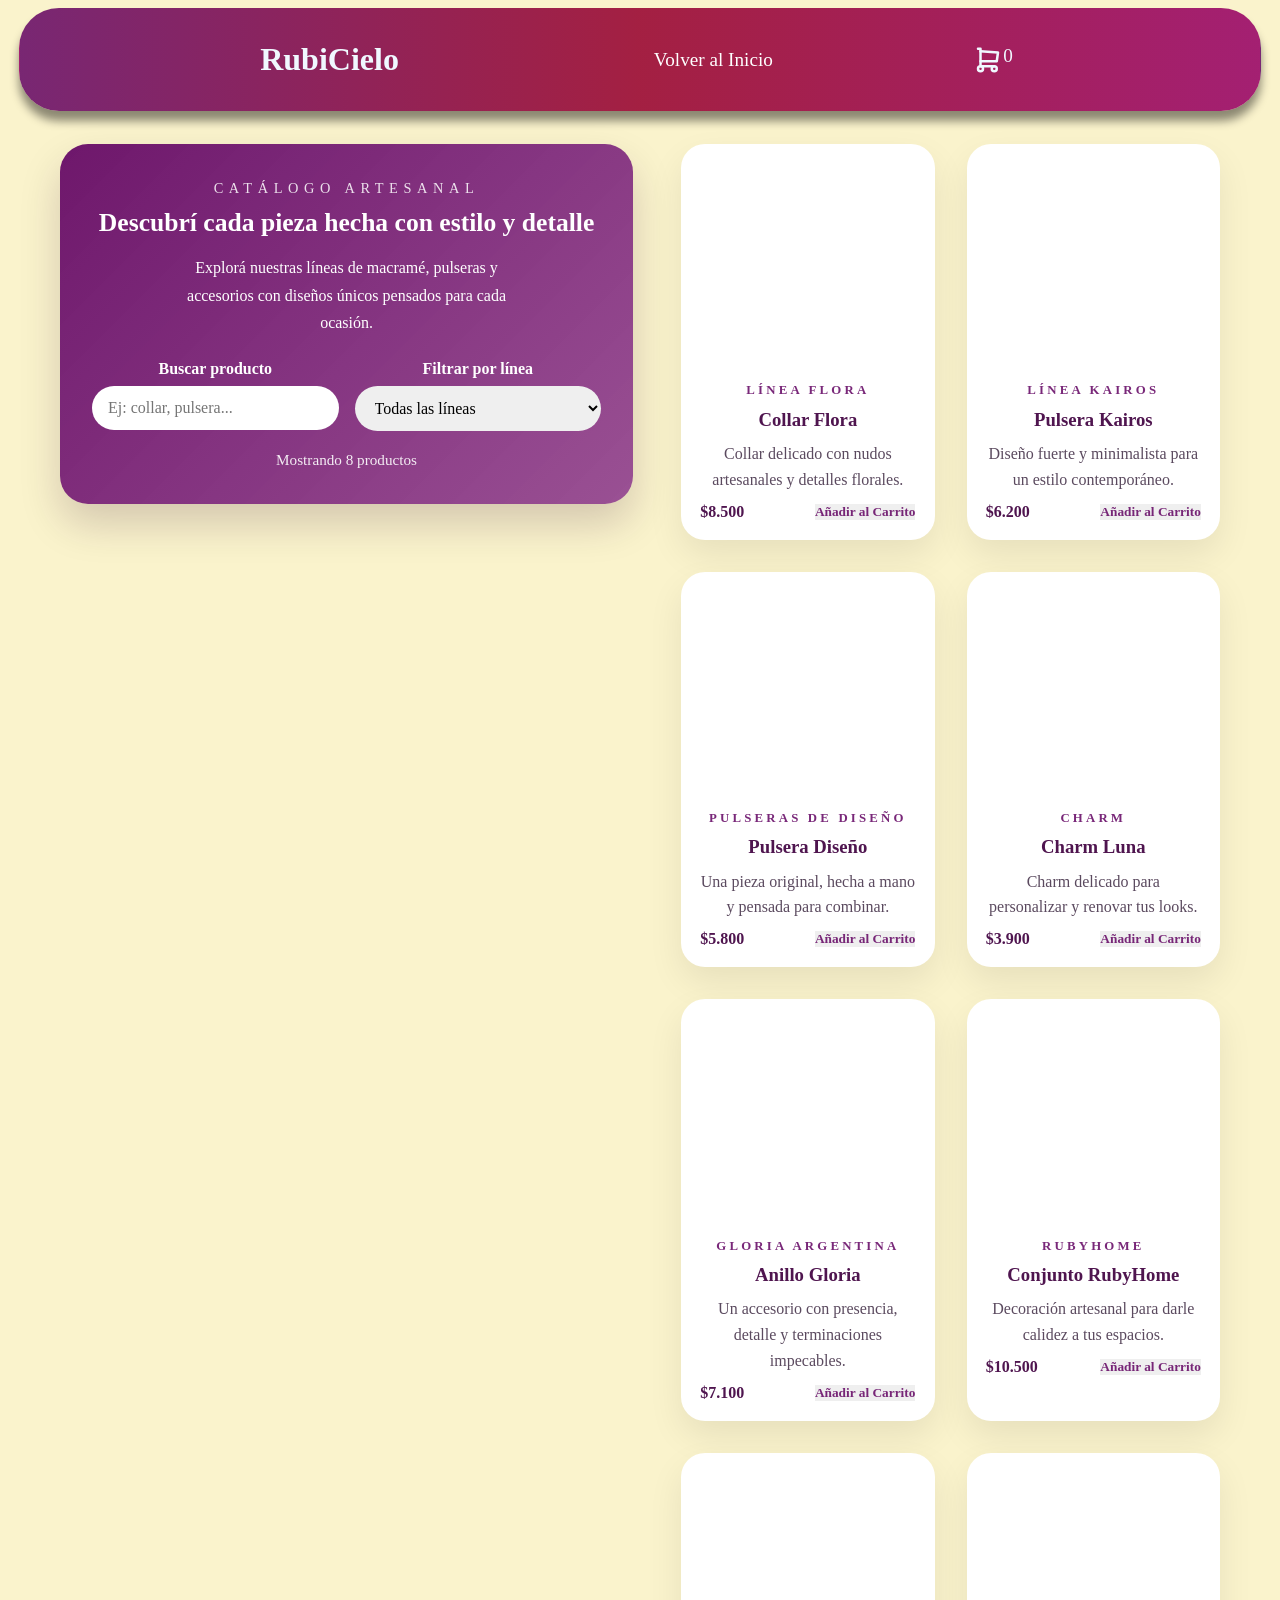
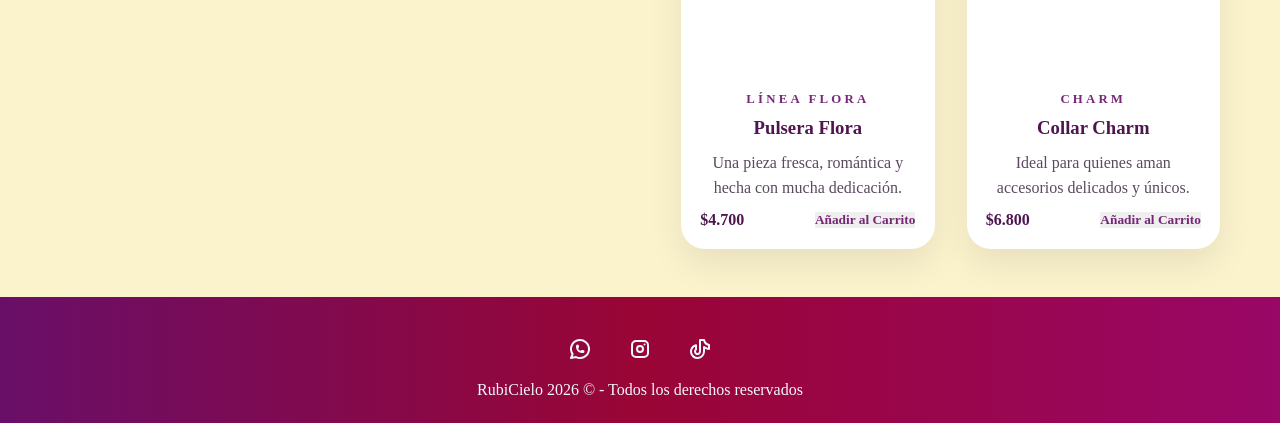
==== commit 7b6b02dd: "responsive designe and shopping cart" ====
--- a/products/index.html
+++ b/products/index.html
@@ -3,7 +3,7 @@
   <head>
     <meta charset="UTF-8" />
     <meta name="viewport" content="width=device-width, initial-scale=1.0" />
-    <title>RubiCielo | Productos Artesanales</title>
+    <title>RubiCielo - Productos Artesanales y Manualidades</title>
     <link rel="stylesheet" href="../styles.css" />
     <link rel="stylesheet" href="products.css" />
     <link rel="icon" href="../favicon.png" type="image/png" />
@@ -11,11 +11,22 @@
   <body>
     <header>
       <div class="img__header">
-          <h1>RubiCielo</h1>
+          <h1><a href="../index.html" class="h1">RubiCielo</a></h1>
       </div>
       <nav class="header__nav">
         <ul class="header__nav-ul">
-          <li class="header__nav-li"><a href="../index.html" class="header__nav-a" title="Inicio">Volver al Inicio</a></li>
+          <li class="header__nav-li li-inicio"><a href="../index.html" class="header__nav-a" title="volver">Volver al Inicio</a></li>
+          <li class="header__nav-li">
+            <div class="contenedor__carrito">
+              <a><svg class="carrito" xmlns="http://www.w3.org/2000/svg" width="30" height="30" viewBox="0 0 24 24" fill="none" stroke="aliceblue" stroke-width="2" stroke-linecap="round" stroke-linejoin="round" class="icon icon-tabler icons-tabler-outline icon-tabler-shopping-cart">
+          <path stroke="none" d="M0 0h24v24H0z" fill="none" />
+          <path d="M4 19a2 2 0 1 0 4 0a2 2 0 1 0 -4 0" />
+          <path d="M15 19a2 2 0 1 0 4 0a2 2 0 1 0 -4 0" />
+          <path d="M17 17h-11v-14h-2" />
+          <path d="M6 5l14 1l-1 7h-13" />
+        </svg></a><span id="count-carrito">0</span>
+            </div>
+            </li>
         </ul>
       </nav>
       <div>
@@ -23,15 +34,32 @@
         <a href="#check" class="btn-navmenu">=</a>
       </div>
     </header>
+
+    <div class="cart-popup" id="cartPopup" aria-hidden="true">
+      <div class="cart-popup__backdrop" id="cartBackdrop"></div>
+      <aside class="cart-popup__content" role="dialog" aria-labelledby="cartTitle">
+        <div class="cart-popup__header">
+          <h2 id="cartTitle">Carro de Compra</h2>
+          <button type="button" class="cart-popup__close" id="closeCart" aria-label="Cerrar carrito">×</button>
+        </div>
+        <div class="cart-popup__body">
+          <div class="cart-popup__items" id="cartItems">
+            <p class="cart-popup__empty">El carrito está vacío. Agregá productos para ver tu presupuesto.</p>
+          </div>
+        </div>
+        <div class="cart-popup__footer">
+          <div class="cart-popup__total">
+            <span>Total</span>
+            <strong id="cartTotal">$0</strong>
+          </div>
+          <a href="https://wa.me/549498400377" class="btn-whatsapp btn-whatsapp--cart" id="cartWhatsapp" target="_blank" rel="noopener noreferrer">
+            Consultar por WhatsApp
+          </a>
+        </div>
+      </aside>
+    </div>
+
     <main class="products-page-main">
-      <a href="https://wa.me/549498400377" class="btn-whatsapp" target="_blank" rel="noopener noreferrer">
-        <div class="icon-whatsapp">
-          <svg viewBox="0 0 32 32" width="28" height="28" fill="white">
-            <path d="M16.002 0c-8.837 0-16.002 7.165-16.002 16.002 0 2.825 0.742 5.578 2.158 8.016l-2.158 7.98 8.161-2.141c2.392 1.309 5.097 2.003 7.842 2.003 8.837 0 16.002-7.165 16.002-16.002s-7.165-16.002-16.002-16.002zM16.002 29.31c-2.438 0-4.836-0.655-6.936-1.902l-0.496-0.295-5.158 1.353 1.375-5.031-0.323-0.515c-1.369-2.18-2.094-4.704-2.094-7.228 0-7.424 6.040-13.464 13.464-13.464s13.464 6.040 13.464 13.464-6.040 13.464-13.464 13.464zM21.579 19.349c-0.306-0.153-1.808-0.893-2.088-0.995-0.28-0.103-0.485-0.153-0.689 0.153-0.204 0.306-0.791 0.995-0.97 1.199-0.179 0.204-0.357 0.229-0.663 0.076-0.306-0.153-1.291-0.476-2.459-1.517-0.908-0.81-1.52-1.812-1.698-2.118-0.179-0.306-0.019-0.472 0.134-0.624 0.138-0.138 0.306-0.357 0.459-0.536 0.153-0.179 0.204-0.306 0.306-0.51 0.103-0.204 0.051-0.383-0.026-0.536-0.076-0.153-0.689-1.658-0.943-2.271-0.248-0.597-0.499-0.516-0.689-0.526-0.179-0.009-0.383-0.012-0.587-0.012-0.204 0-0.536 0.076-0.816 0.383-0.28 0.306-1.071 1.046-1.071 2.551 0 1.505 1.097 2.959 1.25 3.163 0.153 0.204 2.158 3.295 5.23 4.542 0.731 0.297 1.301 0.474 1.745 0.608 0.733 0.233 1.4 0.2 1.928 0.121 0.594-0.089 1.808-0.74 2.063-1.454 0.255-0.714 0.255-1.326 0.179-1.454-0.076-0.128-0.28-0.204-0.587-0.357z"></path>
-          </svg>
-        </div>
-        <span class="text-whatsapp">+54 9 3498 40-0377</span>
-      </a>
       <section class="products-hero">
         <div class="products-hero__content">
           <p class="products-hero__eyebrow">Catálogo artesanal</p>
@@ -63,7 +91,7 @@
         <p id="resultsCounter" class="results-counter">Mostrando 8 productos</p>
       </section>
 
-      <section class="products-grid" aria-label="Productos destacados">
+      <section class="products-grid" aria-label="Productos destacados" id="contenedor-productos">
         <article class="product-card" data-name="Collar Flora" data-line="flora" data-description="collar floral femenino elegante">
           <div class="product-card__image image-flora"></div>
           <div class="product-card__content">
@@ -72,7 +100,7 @@
             <p>Collar delicado con nudos artesanales y detalles florales.</p>
             <div class="product-card__meta">
               <span>$8.500</span>
-              <a href="https://wa.me/549498400377" target="_blank" rel="noopener noreferrer">Consultar</a>
+              <button class="btn-add-carrito">Añadir al Carrito</button>
             </div>
           </div>
         </article>
@@ -85,7 +113,7 @@
             <p>Diseño fuerte y minimalista para un estilo contemporáneo.</p>
             <div class="product-card__meta">
               <span>$6.200</span>
-              <a href="https://wa.me/549498400377" target="_blank" rel="noopener noreferrer">Consultar</a>
+                <button class="btn-add-carrito">Añadir al Carrito</button>
             </div>
           </div>
         </article>
@@ -98,7 +126,7 @@
             <p>Una pieza original, hecha a mano y pensada para combinar.</p>
             <div class="product-card__meta">
               <span>$5.800</span>
-              <a href="https://wa.me/549498400377" target="_blank" rel="noopener noreferrer">Consultar</a>
+              <button class="btn-add-carrito">Añadir al Carrito</button>
             </div>
           </div>
         </article>
@@ -111,7 +139,7 @@
             <p>Charm delicado para personalizar y renovar tus looks.</p>
             <div class="product-card__meta">
               <span>$3.900</span>
-              <a href="https://wa.me/549498400377" target="_blank" rel="noopener noreferrer">Consultar</a>
+              <button class="btn-add-carrito">Añadir al Carrito</button>
             </div>
           </div>
         </article>
@@ -124,7 +152,7 @@
             <p>Un accesorio con presencia, detalle y terminaciones impecables.</p>
             <div class="product-card__meta">
               <span>$7.100</span>
-              <a href="https://wa.me/549498400377" target="_blank" rel="noopener noreferrer">Consultar</a>
+              <button class="btn-add-carrito">Añadir al Carrito</button>
             </div>
           </div>
         </article>
@@ -137,7 +165,7 @@
             <p>Decoración artesanal para darle calidez a tus espacios.</p>
             <div class="product-card__meta">
               <span>$10.500</span>
-              <a href="https://wa.me/549498400377" target="_blank" rel="noopener noreferrer">Consultar</a>
+              <button class="btn-add-carrito">Añadir al Carrito</button>
             </div>
           </div>
         </article>
@@ -150,7 +178,7 @@
             <p>Una pieza fresca, romántica y hecha con mucha dedicación.</p>
             <div class="product-card__meta">
               <span>$4.700</span>
-              <a href="https://wa.me/549498400377" target="_blank" rel="noopener noreferrer">Consultar</a>
+              <button class="btn-add-carrito">Añadir al Carrito</button>
             </div>
           </div>
         </article>
@@ -163,7 +191,7 @@
             <p>Ideal para quienes aman accesorios delicados y únicos.</p>
             <div class="product-card__meta">
               <span>$6.800</span>
-              <a href="https://wa.me/549498400377" target="_blank" rel="noopener noreferrer">Consultar</a>
+              <button class="btn-add-carrito">Añadir al Carrito</button>
             </div>
           </div>
         </article>
@@ -188,38 +216,9 @@
             <path d="M21 7.917v4.034a9.948 9.948 0 0 1 -5 -1.951v4.5a6.5 6.5 0 1 1 -8 -6.326v4.326a2.5 2.5 0 1 0 4 2v-11.5h4.083a6.005 6.005 0 0 0 4.917 4.917" />
         </svg></a>
         </div>
-      <p>Copyright RubiCielo © - Todos los derechos reservados</p>
+      <p>RubiCielo 2026 © - Todos los derechos reservados</p>
     </footer>
 
-    <script>
-      const searchInput = document.getElementById('searchInput');
-      const lineFilter = document.getElementById('lineFilter');
-      const cards = Array.from(document.querySelectorAll('.product-card'));
-      const resultsCounter = document.getElementById('resultsCounter');
-
-      function updateProducts() {
-        const query = searchInput.value.trim().toLowerCase();
-        const selectedLine = lineFilter.value.toLowerCase();
-        let visibleCount = 0;
-
-        cards.forEach((card) => {
-          const name = card.dataset.name.toLowerCase();
-          const line = card.dataset.line.toLowerCase();
-          const description = card.dataset.description.toLowerCase();
-          const matchesQuery = name.includes(query) || description.includes(query);
-          const matchesLine = selectedLine === 'todas' || line === selectedLine;
-          const isVisible = matchesQuery && matchesLine;
-
-          card.style.display = isVisible ? 'flex' : 'none';
-          if (isVisible) visibleCount += 1;
-        });
-
-        resultsCounter.textContent = `Mostrando ${visibleCount} productos`;
-      }
-
-      searchInput.addEventListener('input', updateProducts);
-      lineFilter.addEventListener('change', updateProducts);
-      updateProducts();
-    </script>
+    <script src="./products.js"></script>
   </body>
 </html>
--- a/styles.css
+++ b/styles.css
@@ -9,7 +9,7 @@
 }
 
 body {
-    background-color: rgb(250, 243, 204);
+    background-color: aliceblue;
     color: black;
 }
 
@@ -78,10 +78,6 @@
 .header__nav-li {
     display: inline-block;
 }
-
-.navbar-logo {
-
-}
 .header__nav-a {
     padding: .5rem;
     color: white;
--- a/products/products.css
+++ b/products/products.css
@@ -10,6 +10,7 @@
 body {
   background: var(--cream);
   color: var(--text-dark);
+  overflow-x: hidden;
 }
 
 
@@ -18,18 +19,209 @@
 
 
 header {
-    justify-content: space-evenly;
+    justify-content: space-between;
+    justify-items: center;
+    align-items: center;
+    align-content: center;
+    font-size: 1.2rem;
+    padding-left:  15rem;
+}
+.header__nav-ul {
+  display: flex;
+  align-items: center;
+  align-content: center;
+}
+.header__nav-li {
+margin: 0 5rem;
+}
+.h1 {
+  text-decoration: none;
+  color: aliceblue;
+}
+
+.carrito {
+  display: block;
+  cursor: pointer;
+}
+.contenedor__carrito {
+  width: 40px;
+  position: relative;
+
+}
+.contenedor__carrito:hover{
+    opacity: 0.7;
+}
+
+#count-carrito {
+  font-size: .5;
+  font-family: 'Times New Roman', Times, serif;
+  cursor: pointer;
+  background-color: transparent;
+  color: aliceblue;
+  position: absolute;
+  top: 0;
+  right: 0;
+}
+
+.cart-popup {
+  position: fixed;
+  inset: 0;
+  display: none;
+  align-items: center;
+  justify-content: center;
+  z-index: 99;
+  pointer-events: none;
+}
+
+.cart-popup.open {
+  display: flex;
+  pointer-events: auto;
+}
+
+.cart-popup__backdrop {
+  position: absolute;
+  inset: 0;
+  background: rgba(0, 0, 0, 0.6);
+  backdrop-filter: blur(5px);
+  -webkit-backdrop-filter: blur(5px);
+}
+
+.cart-popup__content {
+  position: relative;
+  width: min(480px, calc(100% - 2rem));
+  max-height: 90vh;
+  background: var(--white);
+  border-radius: 28px;
+  padding: 1.5rem;
+  box-shadow: 0 24px 50px rgba(0, 0, 0, 0.22);
+  overflow: hidden;
+  display: flex;
+  flex-direction: column;
+  gap: 1.25rem;
+  z-index: 1;
+}
+
+.cart-popup__header {
+  display: flex;
+  justify-content: space-between;
+  align-items: center;
+  gap: 1rem;
+}
+
+.cart-popup__header h2 {
+  margin: 0;
+  font-size: 1.4rem;
+  color: var(--purple-dark);
+}
+
+.cart-popup__close {
+  border: none;
+  background: transparent;
+  color: var(--purple-dark);
+  font-size: 1.8rem;
+  line-height: 1;
+  cursor: pointer;
+}
+
+.cart-popup__body {
+  overflow-y: auto;
+  max-height: 55vh;
+}
+
+.cart-popup__items {
+  display: grid;
+  gap: 1rem;
+}
+
+.cart-popup__empty {
+  margin: 0;
+  color: #5b4a5f;
+  line-height: 1.6;
+}
+
+.cart-item {
+  display: flex;
+  justify-content: space-between;
+  align-items: flex-start;
+  gap: 1rem;
+  padding: 1rem;
+  border-radius: 20px;
+  background: #f8f3eb;
+}
+
+.cart-item__details {
+  display: grid;
+  gap: 0.35rem;
+}
+
+.cart-item__details p {
+  margin: 0;
+  font-weight: 700;
+  color: var(--purple-dark);
+}
+
+.cart-item__details span {
+  color: #5b4a5f;
+  font-size: 0.95rem;
+}
+
+.cart-item__remove {
+  border: none;
+  background: transparent;
+  color: var(--purple);
+  font-size: 1.1rem;
+  cursor: pointer;
+  padding: 0;
+}
+
+.cart-popup__footer {
+  display: grid;
+  gap: 1rem;
+}
+
+.cart-popup__total {
+  display: flex;
+  justify-content: space-between;
+  align-items: center;
+  align-content: center;
+  padding: 1rem 1.25rem;
+  border-radius: 18px;
+  background: #fbf7f0;
+  font-weight: 700;
+  color: var(--purple-dark);
+}
+
+.btn-whatsapp--cart {
+  display: flex;
+  align-items: center;
+  align-content: center;
+  justify-content: center;
+  justify-items: center;
+  margin-right: 35rem;
+  width: 20rem;
+  padding: 1rem 0rem;
+  border-radius: 999px;
+  background: #25d366;
+  color: white;
+  font-weight: 700;
+  text-decoration: none;
+  transition: transform 0.2s ease, box-shadow 0.2s ease;
+}
+
+.btn-whatsapp--cart:hover {
+  transform: translateY(-1px);
+  box-shadow: 0 12px 24px rgba(37, 211, 102, 0.2);
 }
 
 .products-page-main {
   padding: 8rem 1.25rem 3rem;
   max-width: 1200px;
-  margin: 0 0;
+  margin: 0 auto;
 }
 
 .products-hero {
   position: sticky;
-  top: 6.5rem;
+  top: 8.5rem;
   z-index: 6;
   align-self: start;
   height: fit-content;
@@ -40,7 +232,7 @@
   border-radius: 28px;
   box-shadow: 0 20px 40px rgba(46, 7, 46, 0.18);
   margin-bottom: 3.5rem;
-  margin-right: .5rem;
+  margin-right: 3rem;
 }
 
 .products-hero__eyebrow {
@@ -95,8 +287,9 @@
 
 .products-grid {
   display: grid;
-  grid-template-columns: repeat(auto-fit, minmax(250px, 1fr));
-  gap: 1.5rem;
+  padding: 0rem 0rem;
+  grid-template-columns: repeat(auto-fit, minmax(min(250px, 100%), 1fr));
+  gap: 2rem;
   margin-top: 1rem;
 }
 
@@ -189,36 +382,97 @@
   color: var(--purple-dark);
 }
 
-.product-card__meta a {
+.btn-add-carrito {
+  cursor: pointer;
+  border: none;
   color: var(--purple);
+  font-weight: 700;
+}
+.btn-add-carrito:hover {
+  opacity: 0.8;
+}
+
+
+}
+
+@media screen and (max-width: 768px) {
+
+  header {
+    justify-content: space-evenly;
+    justify-items: center;
+    align-items: center;
+    align-content: center;
+    font-size: 1rem;
+    padding: 1.2rem 1.2rem;
+}
+.header__nav-ul {
+  display: flex;
+  align-items: center;
+  align-content: center;
+  padding: 0;
+  margin: 0;
+}
+.header__nav-li {
+margin: 0 0.5rem;
+}
+
+.li-inicio {
+  display: none;
+}
+
+.carrito {
+  display: block;
+  cursor: pointer;
+}
+.contenedor__carrito {
+  width: 40px;
+  margin-left: 5rem;
+  position: relative;
+
+}
+.contenedor__carrito:hover{
+    opacity: 0.7;
+}
+
+#count-carrito {
+  font-size: .5;
+  font-family: 'Times New Roman', Times, serif;
+  cursor: pointer;
+  background-color: transparent;
+  color: aliceblue;
+  position: absolute;
+  top: 0;
+  right: 0;
+}
+
+.h1 {
+  color: aliceblue;
   text-decoration: none;
-  font-weight: 700;
-}
-
-
-}
-
-@media screen and (max-width: 768px) {
+
+font-size: 1.2rem;}
 
 .products-page-main {
-  padding: 8rem 1.25rem 3rem;
-  max-width: 599px;
-  margin: 0 0;
+  display: flex;
+  flex-direction: column;
+  padding:  1.25rem;
+  max-width: 98%;
+  margin: 0;
+  box-sizing: border-box;
 }
 
 .products-hero {
   position: static;
-  top: 6.5rem;
+  margin-top: 6.5rem;
   z-index: 6;
   align-self: start;
   height: fit-content;
   text-align: center;
   background: linear-gradient(135deg, rgba(102, 10, 102, 0.95), rgba(140, 58, 140, 0.88));
   color: var(--white);
-  padding: 2rem;
+  padding: .5rem;
   border-radius: 28px;
   box-shadow: 0 20px 40px rgba(46, 7, 46, 0.18);
-  margin-bottom: 3.5rem;
+  margin-bottom: 4.5rem;
 }
 
 .products-hero__eyebrow {
@@ -236,8 +490,8 @@
 }
 
 .products-hero p {
-padding: 0rem 5rem; 
-  max-width: 550px;
+padding: 0rem 1rem; 
+  max-width: 450px;
   line-height: 1.7;
 }
 
@@ -272,8 +526,8 @@
 }
 
 .products-grid {
-  display: grid;
-  grid-template-columns: repeat(auto-fit, minmax(250px, 1fr));
+  display: flex;
+  flex-direction: column;
   gap: 1.5rem;
   margin-top: 1rem;
 }
@@ -367,10 +621,158 @@
   color: var(--purple-dark);
 }
 
-.product-card__meta a {
+.btn-add-carrito {
   color: var(--purple);
   text-decoration: none;
   font-weight: 700;
 }
 
+.cart-popup {
+  position: fixed;
+  inset: 0;
+  display: none;
+  align-items: center;
+  justify-content: center;
+  z-index: 99;
+  pointer-events: none;
+}
+
+.cart-popup.open {
+  display: flex;
+  pointer-events: auto;
+}
+
+.cart-popup__backdrop {
+  position: absolute;
+  inset: 0;
+  background: rgba(0, 0, 0, 0.6);
+}
+
+.cart-popup__content {
+  position: relative;
+  width: min(480px, calc(100% - 2rem));
+  max-height: 90vh;
+  background: var(--white);
+  border-radius: 28px;
+  padding: 1.5rem;
+  box-shadow: 0 24px 50px rgba(0, 0, 0, 0.22);
+  overflow: hidden;
+  display: flex;
+  flex-direction: column;
+  gap: 1.25rem;
+  z-index: 1;
+}
+
+.cart-popup__header {
+  display: flex;
+  justify-content: space-between;
+  align-items: center;
+  gap: 1rem;
+}
+
+.cart-popup__header h2 {
+  margin: 0;
+  font-size: 1.4rem;
+  color: var(--purple-dark);
+}
+
+.cart-popup__close {
+  border: none;
+  background: transparent;
+  color: var(--purple-dark);
+  font-size: 1.8rem;
+  line-height: 1;
+  cursor: pointer;
+}
+
+.cart-popup__body {
+  overflow-y: auto;
+  max-height: 55vh;
+}
+
+.cart-popup__items {
+  display: grid;
+  gap: 1rem;
+}
+
+.cart-popup__empty {
+  margin: 0;
+  color: #5b4a5f;
+  line-height: 1.6;
+}
+
+.cart-item {
+  display: flex;
+  justify-content: space-between;
+  align-items: flex-start;
+  gap: 1rem;
+  padding: 1rem;
+  border-radius: 20px;
+  background: #f8f3eb;
+}
+
+.cart-item__details {
+  display: grid;
+  gap: 0.35rem;
+}
+
+.cart-item__details p {
+  margin: 0;
+  font-weight: 700;
+  color: var(--purple-dark);
+}
+
+.cart-item__details span {
+  color: #5b4a5f;
+  font-size: 0.95rem;
+}
+
+.cart-item__remove {
+  border: none;
+  background: transparent;
+  color: var(--purple);
+  font-size: 1.1rem;
+  cursor: pointer;
+  padding: 0;
+}
+
+.cart-popup__footer {
+  display: grid;
+  gap: 1rem;
+}
+
+.cart-popup__total {
+  display: flex;
+  justify-content: space-between;
+  align-items: center;
+  padding: 1rem 1.25rem;
+  border-radius: 18px;
+  background: #fbf7f0;
+  font-weight: 700;
+  color: var(--purple-dark);
+}
+
+.btn-whatsapp--cart {
+  display: inline-flex;
+  justify-content: center;
+  align-items: center;
+  width: 20rem;
+  padding: 1rem 1.25rem;
+  border-radius: 999px;
+  background: #25d366;
+  color: white;
+  font-weight: 700;
+  text-decoration: none;
+  transition: transform 0.2s ease, box-shadow 0.2s ease;
+}
+
+.btn-whatsapp--cart:hover {
+  transform: translateY(-1px);
+  box-shadow: 0 12px 24px rgba(37, 211, 102, 0.2);
+}
+
+.cart-popup__content {
+    max-height: 95vh;
+  }
+
 }
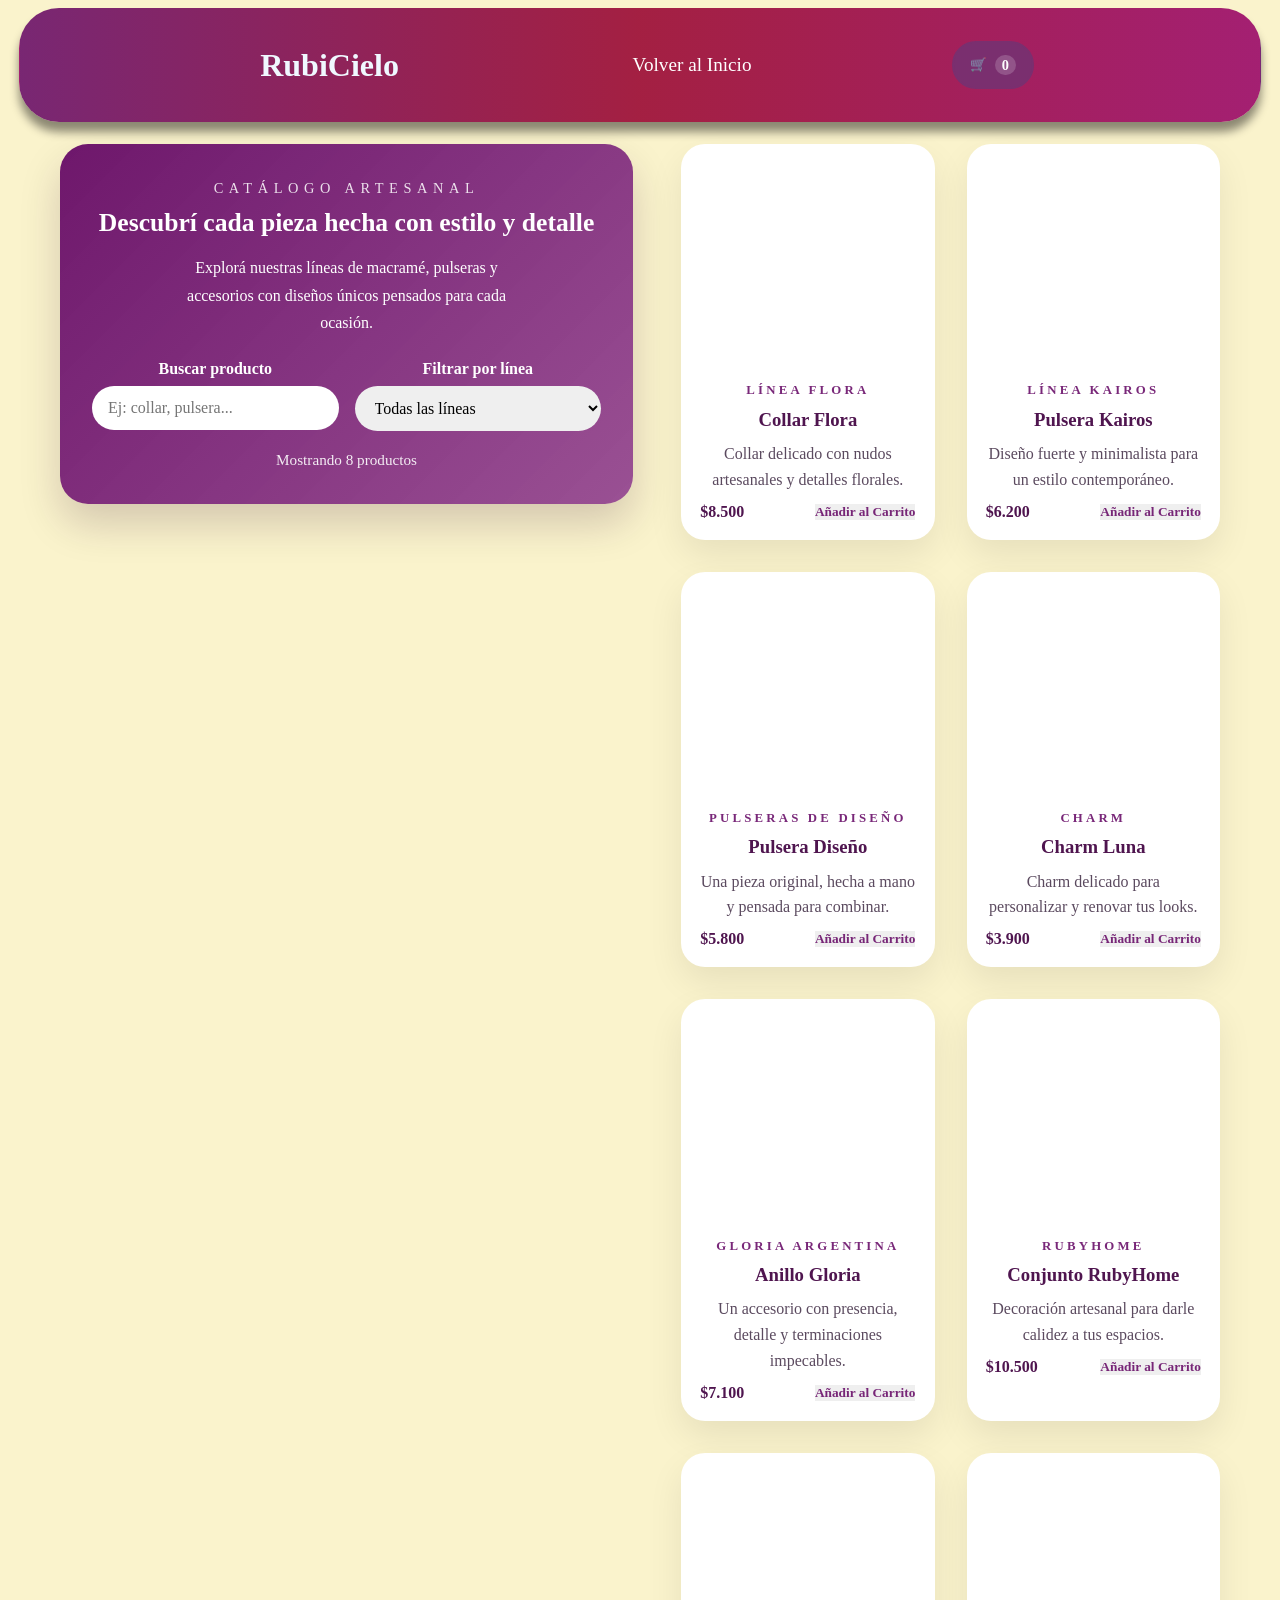
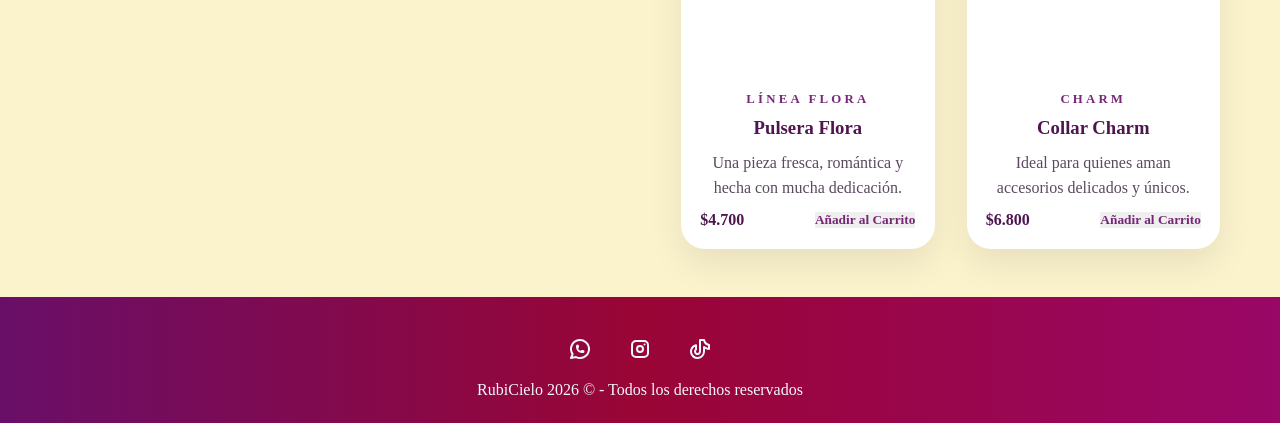
==== commit f3f1dd88: "Add files via upload" ====
--- a/products/index.html
+++ b/products/index.html
@@ -17,15 +17,7 @@
         <ul class="header__nav-ul">
           <li class="header__nav-li li-inicio"><a href="../index.html" class="header__nav-a" title="volver">Volver al Inicio</a></li>
           <li class="header__nav-li">
-            <div class="contenedor__carrito">
-              <a><svg class="carrito" xmlns="http://www.w3.org/2000/svg" width="30" height="30" viewBox="0 0 24 24" fill="none" stroke="aliceblue" stroke-width="2" stroke-linecap="round" stroke-linejoin="round" class="icon icon-tabler icons-tabler-outline icon-tabler-shopping-cart">
-          <path stroke="none" d="M0 0h24v24H0z" fill="none" />
-          <path d="M4 19a2 2 0 1 0 4 0a2 2 0 1 0 -4 0" />
-          <path d="M15 19a2 2 0 1 0 4 0a2 2 0 1 0 -4 0" />
-          <path d="M17 17h-11v-14h-2" />
-          <path d="M6 5l14 1l-1 7h-13" />
-        </svg></a><span id="count-carrito">0</span>
-            </div>
+              <button type="button" class="contenedor__carrito" aria-label="Ver carrito">🛒<span id="count-carrito">0</span></button>
             </li>
         </ul>
       </nav>
@@ -37,9 +29,9 @@
 
     <div class="cart-popup" id="cartPopup" aria-hidden="true">
       <div class="cart-popup__backdrop" id="cartBackdrop"></div>
-      <aside class="cart-popup__content" role="dialog" aria-labelledby="cartTitle">
+      <div class="cart-popup__content" role="dialog" aria-modal="true">
         <div class="cart-popup__header">
-          <h2 id="cartTitle">Carro de Compra</h2>
+          <h2>Carro de Compra</h2>
           <button type="button" class="cart-popup__close" id="closeCart" aria-label="Cerrar carrito">×</button>
         </div>
         <div class="cart-popup__body">
@@ -56,7 +48,7 @@
             Consultar por WhatsApp
           </a>
         </div>
-      </aside>
+      </div>
     </div>
 
     <main class="products-page-main">
@@ -92,7 +84,7 @@
       </section>
 
       <section class="products-grid" aria-label="Productos destacados" id="contenedor-productos">
-        <article class="product-card" data-name="Collar Flora" data-line="flora" data-description="collar floral femenino elegante">
+        <article class="product-card" data-name="Collar Flora" data-line="flora" data-description="collar floral femenino elegante" data-link="../all-products/collar-flora/index.html">
           <div class="product-card__image image-flora"></div>
           <div class="product-card__content">
             <span class="product-card__line">Línea Flora</span>
@@ -105,7 +97,7 @@
           </div>
         </article>
 
-        <article class="product-card" data-name="Pulsera Kairos" data-line="kairos" data-description="pulsera masculina elegante robusta">
+        <article class="product-card" data-name="Pulsera Kairos" data-line="kairos" data-description="pulsera masculina elegante robusta" data-link="../all-products/pulsera-kairos/index.html">
           <div class="product-card__image image-kairos"></div>
           <div class="product-card__content">
             <span class="product-card__line">Línea Kairos</span>
@@ -118,7 +110,7 @@
           </div>
         </article>
 
-        <article class="product-card" data-name="Pulsera Diseño" data-line="diseño" data-description="pulsera de diseño personalizada colores">
+        <article class="product-card" data-name="Pulsera Diseño" data-line="diseño" data-description="pulsera de diseño personalizada colores" data-link="../all-products/pulsera-diseno/index.html">
           <div class="product-card__image image-design"></div>
           <div class="product-card__content">
             <span class="product-card__line">Pulseras de Diseño</span>
@@ -131,7 +123,7 @@
           </div>
         </article>
 
-        <article class="product-card" data-name="Charm Luna" data-line="charm" data-description="charm dije artesanal femenino">
+        <article class="product-card" data-name="Charm Luna" data-line="charm" data-description="charm dije artesanal femenino" data-link="../all-products/charm-luna/index.html">
           <div class="product-card__image image-charm"></div>
           <div class="product-card__content">
             <span class="product-card__line">Charm</span>
@@ -144,7 +136,7 @@
           </div>
         </article>
 
-        <article class="product-card" data-name="Anillo Gloria" data-line="gloria" data-description="anillo artesanal elegante gloria argentina">
+        <article class="product-card" data-name="Anillo Gloria" data-line="gloria" data-description="anillo artesanal elegante gloria argentina" data-link="../all-products/anillo-gloria/index.html">
           <div class="product-card__image image-gloria"></div>
           <div class="product-card__content">
             <span class="product-card__line">Gloria Argentina</span>
@@ -157,7 +149,7 @@
           </div>
         </article>
 
-        <article class="product-card" data-name="Conjunto RubyHome" data-line="rubyhome" data-description="conjunto decorativo para hogar rubyhome">
+        <article class="product-card" data-name="Conjunto RubyHome" data-line="rubyhome" data-description="conjunto decorativo para hogar rubyhome" data-link="../all-products/conjunto-rubyhome/index.html">
           <div class="product-card__image image-rubyhome"></div>
           <div class="product-card__content">
             <span class="product-card__line">RubyHome</span>
@@ -170,7 +162,7 @@
           </div>
         </article>
 
-        <article class="product-card" data-name="Pulsera Flora" data-line="flora" data-description="pulsera floral femenina artesanal">
+        <article class="product-card" data-name="Pulsera Flora" data-line="flora" data-description="pulsera floral femenina artesanal" data-link="../all-products/pulsera-flora/index.html">
           <div class="product-card__image image-flora-two"></div>
           <div class="product-card__content">
             <span class="product-card__line">Línea Flora</span>
@@ -183,7 +175,7 @@
           </div>
         </article>
 
-        <article class="product-card" data-name="Collar Charm" data-line="charm" data-description="collar charm con dije artesanal">
+        <article class="product-card" data-name="Collar Charm" data-line="charm" data-description="collar charm con dije artesanal" data-link="../all-products/collar-charm/index.html">
           <div class="product-card__image image-charm-two"></div>
           <div class="product-card__content">
             <span class="product-card__line">Charm</span>
--- a/styles.css
+++ b/styles.css
@@ -298,6 +298,9 @@
     background-color: gray;
     height: 25rem;
     background-image: url('https://images.unsplash.com/photo-1494790108377-be9c29b29330?w=500&h=400&fit=crop');
+    object-fit: cover;
+    background-size: cover;
+    background-position: center;
 }
 .sobremi__texto {
     padding: 3.5rem;
--- a/products/products.css
+++ b/products/products.css
@@ -40,27 +40,31 @@
 }
 
 .carrito {
-  display: block;
-  cursor: pointer;
+  display: none;
 }
 .contenedor__carrito {
-  width: 40px;
-  position: relative;
-
-}
-.contenedor__carrito:hover{
-    opacity: 0.7;
+  display: inline-flex;
+  align-items: center;
+  gap: 0.5rem;
+  padding: 0.75rem 1rem;
+  border-radius: 999px;
+  border: 2px solid #7a2f6f;
+  background: #7a2f6f;
+  color: white;
+  font-weight: 700;
+  cursor: pointer;
+}
+.contenedor__carrito:hover {
+  opacity: 0.85;
 }
 
 #count-carrito {
-  font-size: .5;
-  font-family: 'Times New Roman', Times, serif;
-  cursor: pointer;
-  background-color: transparent;
-  color: aliceblue;
-  position: absolute;
-  top: 0;
-  right: 0;
+  font-size: 0.9rem;
+  background: rgba(255, 255, 255, 0.18);
+  border-radius: 999px;
+  padding: 0.1rem 0.45rem;
+  color: white;
+  position: static;
 }
 
 .cart-popup {
@@ -301,6 +305,7 @@
   overflow: hidden;
   box-shadow: 0 15px 35px rgba(0, 0, 0, 0.08);
   transition: transform 0.2s ease, box-shadow 0.2s ease;
+  cursor: pointer;
 }
 
 .product-card:hover {
@@ -540,6 +545,7 @@
   overflow: hidden;
   box-shadow: 0 15px 35px rgba(0, 0, 0, 0.08);
   transition: transform 0.2s ease, box-shadow 0.2s ease;
+  cursor: pointer;
 }
 
 .product-card:hover {
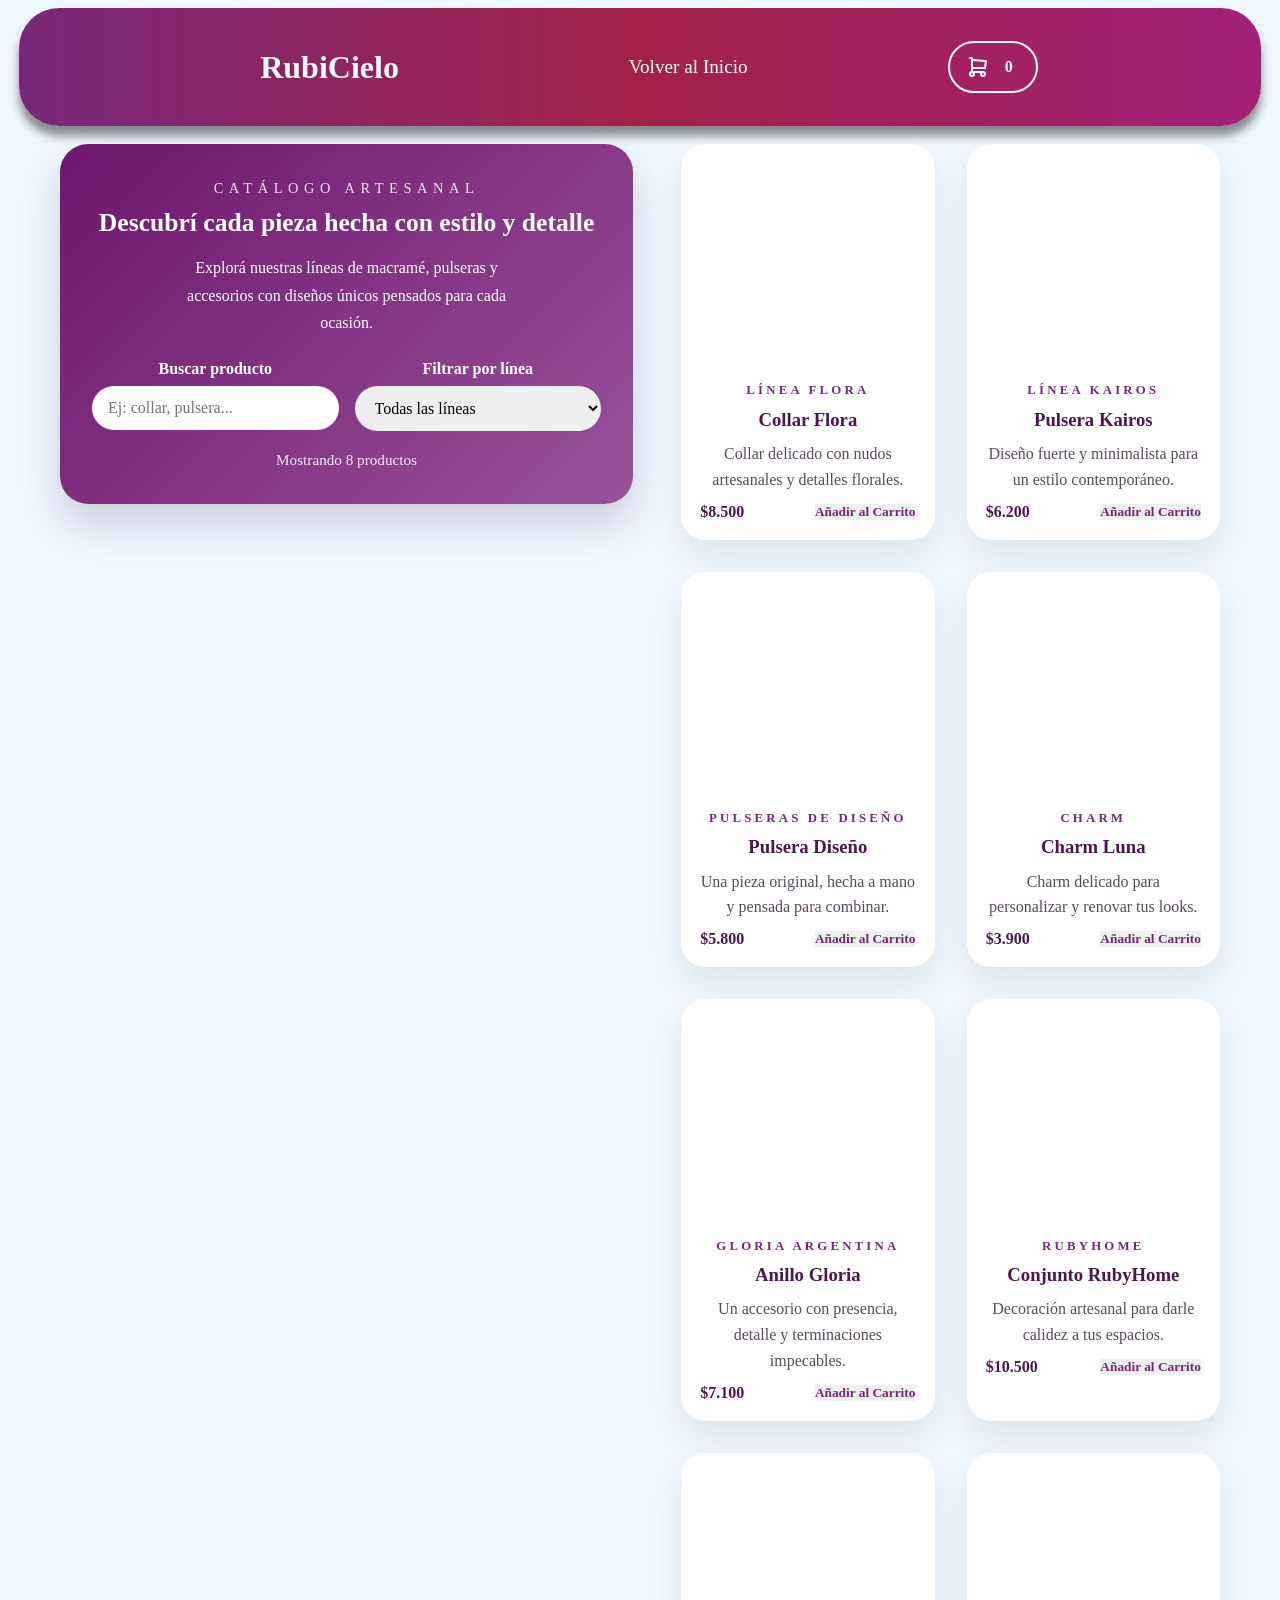
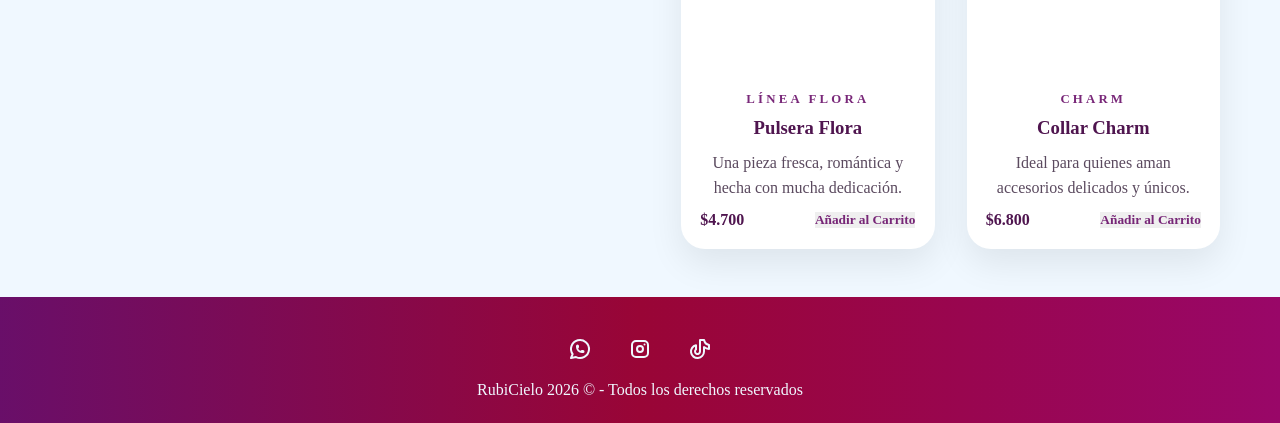
==== commit 22805bab: "a little changes" ====
--- a/products/index.html
+++ b/products/index.html
@@ -17,7 +17,13 @@
         <ul class="header__nav-ul">
           <li class="header__nav-li li-inicio"><a href="../index.html" class="header__nav-a" title="volver">Volver al Inicio</a></li>
           <li class="header__nav-li">
-              <button type="button" class="contenedor__carrito" aria-label="Ver carrito">🛒<span id="count-carrito">0</span></button>
+              <button type="button" class="contenedor__carrito" aria-label="Ver carrito"><svg xmlns="http://www.w3.org/2000/svg" width="24" height="24" viewBox="0 0 24 24" fill="none" stroke="currentColor" stroke-width="2" stroke-linecap="round" stroke-linejoin="round" class="icon icon-tabler icons-tabler-outline icon-tabler-shopping-cart">
+	<path stroke="none" d="M0 0h24v24H0z" fill="none" />
+	<path d="M4 19a2 2 0 1 0 4 0a2 2 0 1 0 -4 0" />
+	<path d="M15 19a2 2 0 1 0 4 0a2 2 0 1 0 -4 0" />
+	<path d="M17 17h-11v-14h-2" />
+	<path d="M6 5l14 1l-1 7h-13" />
+</svg><span id="count-carrito">0</span></button>
             </li>
         </ul>
       </nav>
@@ -43,13 +49,13 @@
           <div class="cart-popup__total">
             <span>Total</span>
             <strong id="cartTotal">$0</strong>
-          </div>
-          <a href="https://wa.me/549498400377" class="btn-whatsapp btn-whatsapp--cart" id="cartWhatsapp" target="_blank" rel="noopener noreferrer">
-            Consultar por WhatsApp
-          </a>
+            <a href="https://wa.me/549498400377" class="btn-whatsapp btn-whatsapp--cart" id="cartWhatsapp" target="_blank" rel="noopener noreferrer">Consultar por WhatsApp</a>
+          </div>
         </div>
       </div>
     </div>
+    
+    
 
     <main class="products-page-main">
       <section class="products-hero">
--- a/products/products.css
+++ b/products/products.css
@@ -8,7 +8,7 @@
 }
 
 body {
-  background: var(--cream);
+  background-color: aliceblue;
   color: var(--text-dark);
   overflow-x: hidden;
 }
@@ -48,22 +48,22 @@
   gap: 0.5rem;
   padding: 0.75rem 1rem;
   border-radius: 999px;
-  border: 2px solid #7a2f6f;
-  background: #7a2f6f;
+  border: 2px solid aliceblue;
+  background: transparent;
   color: white;
   font-weight: 700;
   cursor: pointer;
 }
 .contenedor__carrito:hover {
-  opacity: 0.85;
+  opacity: 0.5;
 }
 
 #count-carrito {
-  font-size: 0.9rem;
-  background: rgba(255, 255, 255, 0.18);
+  font-size: 1rem;
+  background: rgba(255, 255, 255, 0.01);
   border-radius: 999px;
   padding: 0.1rem 0.45rem;
-  color: white;
+  color: aliceblue;
   position: static;
 }
 
@@ -443,7 +443,7 @@
   font-size: .5;
   font-family: 'Times New Roman', Times, serif;
   cursor: pointer;
-  background-color: transparent;
+  background-color: black;
   color: aliceblue;
   position: absolute;
   top: 0;
